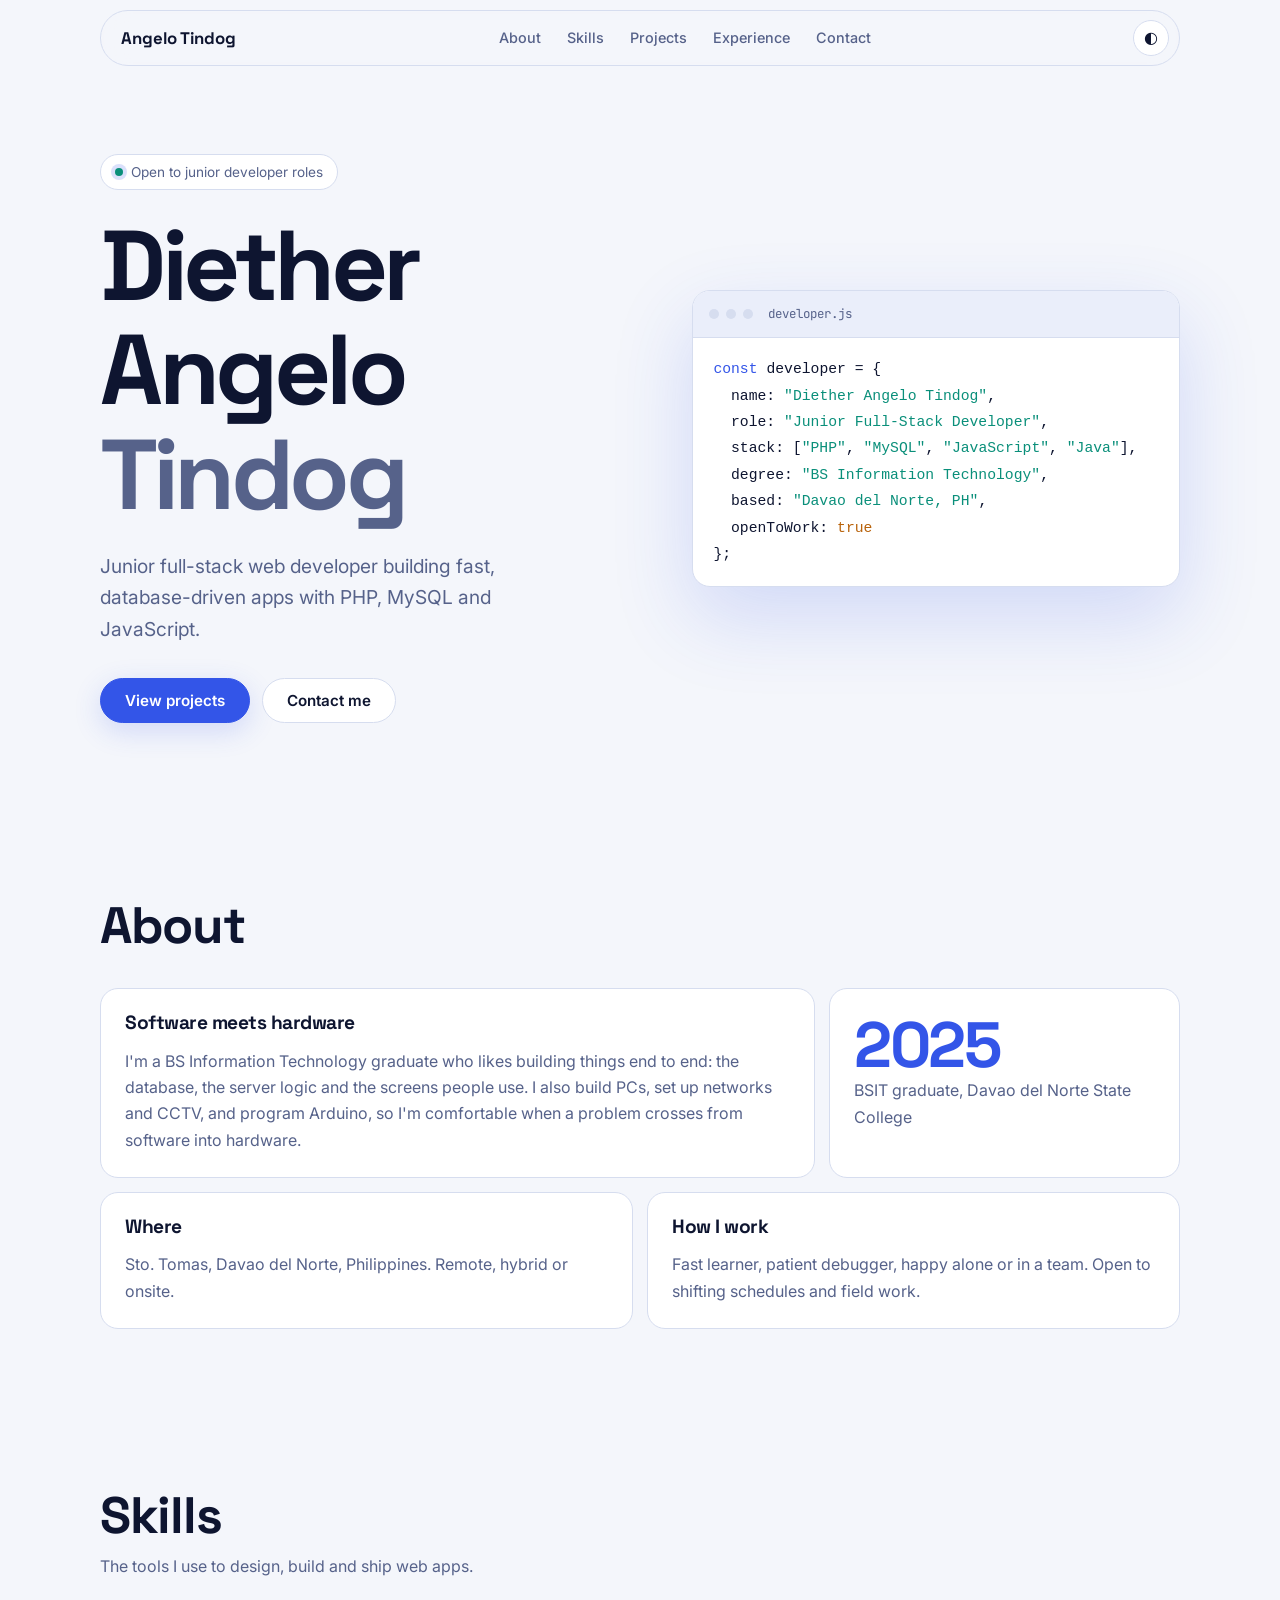
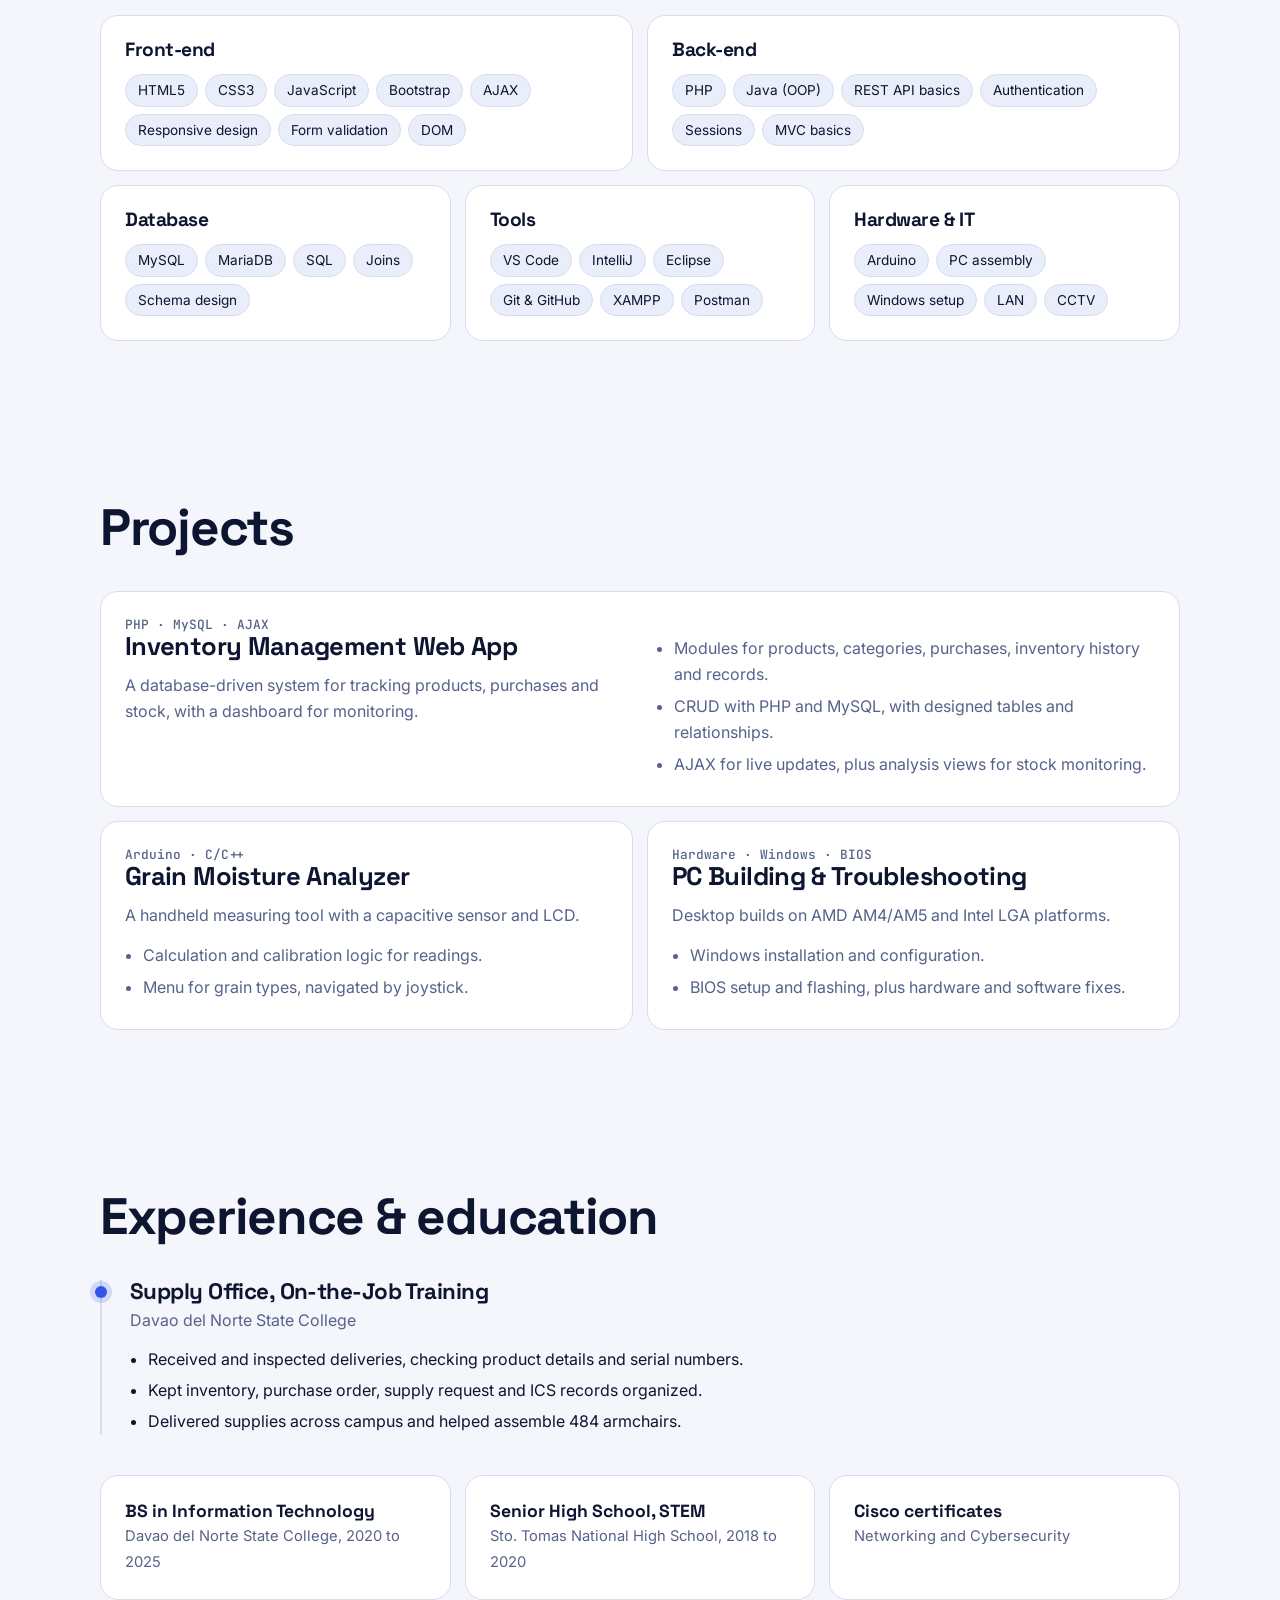
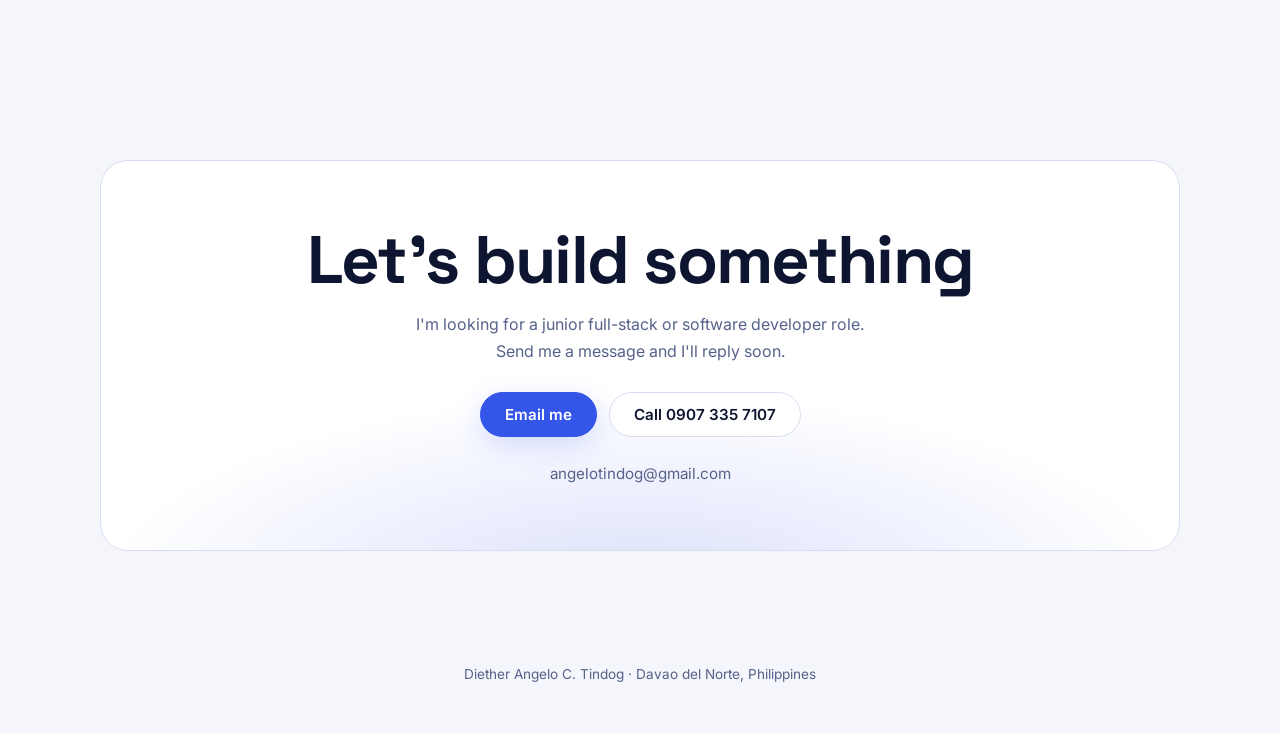
==== index.html @ b0d81c08 "Add files via upload" ====
<!DOCTYPE html>
<html lang="en">
<head>
<meta charset="utf-8">
<meta name="viewport" content="width=device-width, initial-scale=1, viewport-fit=cover">
<title>Angelo Tindog | Junior Full-Stack Web Developer</title>
<link rel="stylesheet" href="https://fonts.googleapis.com/css2?family=Space+Grotesk:wght@500;700&family=Inter:wght@400;500;600&family=JetBrains+Mono:wght@400;500&display=swap">
<link rel="stylesheet" href="css/style.css">
</head>
<body>
<nav>
  <div class="bar">
    <a class="logo" href="#top">Angelo Tindog</a>
    <div class="links"><a href="#about">About</a><a href="#skills">Skills</a><a href="#projects">Projects</a><a href="#experience">Experience</a><a href="#contact">Contact</a></div>
    <button class="tbtn" id="theme" type="button" aria-label="Toggle light or dark theme">◐</button>
  </div>
</nav>

<header class="hero" id="top">
  <div class="w">
    <div>
      <div class="pill"><span class="dot"></span>Open to junior developer roles</div>
      <h1>Diether Angelo <span>Tindog</span></h1>
      <p class="lead">Junior full-stack web developer building fast, database-driven apps with PHP, MySQL and JavaScript.</p>
      <div class="cta"><a class="btn p" href="#projects">View projects</a><a class="btn" href="#contact">Contact me</a></div>
    </div>
    <div class="code" aria-label="Summary of Angelo as a code snippet">
      <header><i></i><i></i><i></i><em>developer.js</em></header>
<pre><div style="animation-delay:.2s"><span class="k">const</span> developer = {</div><div style="animation-delay:.45s">  name: <span class="s">"Diether Angelo Tindog"</span>,</div><div style="animation-delay:.7s">  role: <span class="s">"Junior Full-Stack Developer"</span>,</div><div style="animation-delay:.95s">  stack: [<span class="s">"PHP"</span>, <span class="s">"MySQL"</span>, <span class="s">"JavaScript"</span>, <span class="s">"Java"</span>],</div><div style="animation-delay:1.2s">  degree: <span class="s">"BS Information Technology"</span>,</div><div style="animation-delay:1.45s">  based: <span class="s">"Davao del Norte, PH"</span>,</div><div style="animation-delay:1.7s">  openToWork: <span class="n">true</span></div><div style="animation-delay:1.95s">};</div></pre>
    </div>
  </div>
</header>

<main>
<section class="sec" id="about">
  <div class="w">
    <div class="head"><h2>About</h2></div>
    <div class="bento">
      <div class="cell c4"><h3>Software meets hardware</h3><p>I'm a BS Information Technology graduate who likes building things end to end: the database, the server logic and the screens people use. I also build PCs, set up networks and CCTV, and program Arduino, so I'm comfortable when a problem crosses from software into hardware.</p></div>
      <div class="cell c2"><div class="big">2025</div><p>BSIT graduate, Davao del Norte State College</p></div>
      <div class="cell c3"><h3>Where</h3><p>Sto. Tomas, Davao del Norte, Philippines. Remote, hybrid or onsite.</p></div>
      <div class="cell c3"><h3>How I work</h3><p>Fast learner, patient debugger, happy alone or in a team. Open to shifting schedules and field work.</p></div>
    </div>
  </div>
</section>

<section class="sec" id="skills">
  <div class="w">
    <div class="head"><h2>Skills</h2><p>The tools I use to design, build and ship web apps.</p></div>
    <div class="bento">
      <div class="cell c3"><h3>Front-end</h3><ul class="chips"><li>HTML5</li><li>CSS3</li><li>JavaScript</li><li>Bootstrap</li><li>AJAX</li><li>Responsive design</li><li>Form validation</li><li>DOM</li></ul></div>
      <div class="cell c3"><h3>Back-end</h3><ul class="chips"><li>PHP</li><li>Java (OOP)</li><li>REST API basics</li><li>Authentication</li><li>Sessions</li><li>MVC basics</li></ul></div>
      <div class="cell c2"><h3>Database</h3><ul class="chips"><li>MySQL</li><li>MariaDB</li><li>SQL</li><li>Joins</li><li>Schema design</li></ul></div>
      <div class="cell c2"><h3>Tools</h3><ul class="chips"><li>VS Code</li><li>IntelliJ</li><li>Eclipse</li><li>Git &amp; GitHub</li><li>XAMPP</li><li>Postman</li></ul></div>
      <div class="cell c2"><h3>Hardware &amp; IT</h3><ul class="chips"><li>Arduino</li><li>PC assembly</li><li>Windows setup</li><li>LAN</li><li>CCTV</li></ul></div>
    </div>
  </div>
</section>

<section class="sec" id="projects">
  <div class="w">
    <div class="head"><h2>Projects</h2></div>
    <div class="bento">
      <article class="cell proj wide"><div class="in">
        <div><p class="tag">PHP · MySQL · AJAX</p><h3>Inventory Management Web App</h3><p>A database-driven system for tracking products, purchases and stock, with a dashboard for monitoring.</p></div>
        <ul><li>Modules for products, categories, purchases, inventory history and records.</li><li>CRUD with PHP and MySQL, with designed tables and relationships.</li><li>AJAX for live updates, plus analysis views for stock monitoring.</li></ul>
      </div></article>
      <article class="cell proj"><p class="tag">Arduino · C/C++</p><h3>Grain Moisture Analyzer</h3><p>A handheld measuring tool with a capacitive sensor and LCD.</p><ul><li>Calculation and calibration logic for readings.</li><li>Menu for grain types, navigated by joystick.</li></ul></article>
      <article class="cell proj"><p class="tag">Hardware · Windows · BIOS</p><h3>PC Building &amp; Troubleshooting</h3><p>Desktop builds on AMD AM4/AM5 and Intel LGA platforms.</p><ul><li>Windows installation and configuration.</li><li>BIOS setup and flashing, plus hardware and software fixes.</li></ul></article>
    </div>
  </div>
</section>

<section class="sec" id="experience">
  <div class="w">
    <div class="head"><h2>Experience &amp; education</h2></div>
    <div class="tl">
      <h3>Supply Office, On-the-Job Training</h3>
      <p class="m">Davao del Norte State College</p>
      <ul><li>Received and inspected deliveries, checking product details and serial numbers.</li><li>Kept inventory, purchase order, supply request and ICS records organized.</li><li>Delivered supplies across campus and helped assemble 484 armchairs.</li></ul>
    </div>
    <div class="bento edu" style="margin-top:40px">
      <div class="cell c2"><b>BS in Information Technology</b><span>Davao del Norte State College, 2020 to 2025</span></div>
      <div class="cell c2"><b>Senior High School, STEM</b><span>Sto. Tomas National High School, 2018 to 2020</span></div>
      <div class="cell c2"><b>Cisco certificates</b><span>Networking and Cybersecurity</span></div>
    </div>
  </div>
</section>

<section class="sec" id="contact">
  <div class="w">
    <div class="contact">
      <h2>Let's build something</h2>
      <p>I'm looking for a junior full-stack or software developer role. Send me a message and I'll reply soon.</p>
      <div class="cta"><a class="btn p" href="mailto:angelotindog@gmail.com">Email me</a><a class="btn" href="tel:09073357107">Call 0907 335 7107</a></div>
      <span class="mail">angelotindog@gmail.com</span>
    </div>
  </div>
</section>
</main>

<footer>Diether Angelo C. Tindog · Davao del Norte, Philippines</footer>

<script src="js/main.js"></script>
</body>
</html>
---- css/style.css ----
/* Portfolio styles: colors, layout and components. Edit the :root variables to change the theme. */
:root{--bg:#f4f6fb;--panel:#fff;--panel2:#eaeefa;--line:#d6ddef;--ink:#0e1530;--muted:#56628a;--a:#3355e8;--a2:#0a8f7a;--warm:#b8620a;--on:#fff;--glow:rgba(51,85,232,.18);--nav:rgba(244,246,251,.82);
box-sizing:border-box;padding-top:env(safe-area-inset-top,0px);padding-bottom:env(safe-area-inset-bottom,0px)}
@media (prefers-color-scheme:dark){:root:not([data-theme="light"]){--bg:#090e1c;--panel:#111a30;--panel2:#18233f;--line:#232f52;--ink:#e8edfc;--muted:#93a0c4;--a:#7b97ff;--a2:#4fe0c4;--warm:#ffb457;--on:#090e1c;--glow:rgba(123,151,255,.22);--nav:rgba(9,14,28,.78)}}
:root[data-theme="dark"]{--bg:#090e1c;--panel:#111a30;--panel2:#18233f;--line:#232f52;--ink:#e8edfc;--muted:#93a0c4;--a:#7b97ff;--a2:#4fe0c4;--warm:#ffb457;--on:#090e1c;--glow:rgba(123,151,255,.22);--nav:rgba(9,14,28,.78)}
html{scroll-behavior:smooth;scroll-padding-top:calc(84px + env(safe-area-inset-top,0px))}
*,*:before,*:after{box-sizing:border-box}
body{margin:0;background:var(--bg);color:var(--ink);font:400 16px/1.65 Inter,system-ui,sans-serif;-webkit-font-smoothing:antialiased}
a{color:var(--a)}
a:focus-visible,button:focus-visible{outline:3px solid var(--warm);outline-offset:3px}
h1,h2,h3{font-family:"Space Grotesk",system-ui,sans-serif;line-height:1.05;margin:0;letter-spacing:-.025em}
.w{max-width:1120px;margin:0 auto;padding:0 20px}
nav{position:sticky;top:calc(10px + env(safe-area-inset-top,0px));z-index:10;margin:10px auto 0;max-width:1080px;width:calc(100% - 24px)}
.bar{display:flex;align-items:center;justify-content:space-between;gap:10px;background:var(--nav);backdrop-filter:blur(14px);-webkit-backdrop-filter:blur(14px);border:1px solid var(--line);border-radius:999px;padding:8px 10px 8px 20px}
.logo{font:700 1.05rem "Space Grotesk",sans-serif;color:var(--ink);text-decoration:none;white-space:nowrap}
.links{display:flex;gap:2px;overflow-x:auto;scrollbar-width:none}
.links a{color:var(--muted);text-decoration:none;font-size:.9rem;font-weight:500;padding:7px 12px;border-radius:999px;white-space:nowrap;transition:background .2s,color .2s}
.links a:hover{background:var(--panel2);color:var(--ink)}
@media (max-width:640px){.logo{display:none}}
.tbtn{border:1px solid var(--line);background:var(--panel);color:var(--ink);border-radius:999px;width:36px;height:36px;font-size:1rem;cursor:pointer;flex:none}
.btn{display:inline-block;font:600 .95rem Inter,sans-serif;border:1px solid var(--line);background:var(--panel);color:var(--ink);border-radius:999px;padding:12px 24px;cursor:pointer;text-decoration:none;transition:transform .2s,box-shadow .2s}
.btn:hover{transform:translateY(-2px)}
.btn.p{background:var(--a);border-color:var(--a);color:var(--on);box-shadow:0 8px 28px var(--glow)}
.hero{padding:88px 0 96px;position:relative}
.hero .w{display:grid;grid-template-columns:1.1fr 1fr;gap:56px;align-items:center}
@media (max-width:860px){.hero .w{grid-template-columns:1fr;gap:40px}.hero{padding:56px 0 56px}}
.pill{display:inline-flex;align-items:center;gap:8px;border:1px solid var(--line);background:var(--panel);border-radius:999px;padding:6px 14px;font-size:.85rem;color:var(--muted);margin-bottom:24px}
.dot{width:8px;height:8px;border-radius:50%;background:var(--a2);box-shadow:0 0 0 4px var(--glow)}
h1{font-size:clamp(3rem,8.5vw,6.2rem);font-weight:700;letter-spacing:-.045em}
h1 span{color:var(--muted)}
.lead{font-size:1.2rem;color:var(--muted);max-width:38ch;margin:24px 0 32px}
.cta{display:flex;flex-wrap:wrap;gap:12px}
.code{position:relative;background:var(--panel);border:1px solid var(--line);border-radius:18px;box-shadow:0 30px 80px var(--glow);font:400 .92rem/1.8 "JetBrains Mono",ui-monospace,monospace;overflow:hidden}
.code header{display:flex;gap:7px;align-items:center;padding:12px 16px;border-bottom:1px solid var(--line);background:var(--panel2);color:var(--muted);font-size:.78rem}
.code header i{width:10px;height:10px;border-radius:50%;background:var(--line);display:block}
.code header em{margin-left:8px;font-style:normal}
.code pre{margin:0;padding:18px 20px;overflow-x:auto;white-space:pre}
.code pre div{opacity:0;animation:in .5s forwards}
@keyframes in{from{opacity:0;transform:translateX(-8px)}to{opacity:1;transform:none}}
.k{color:var(--a)}.s{color:var(--a2)}.n{color:var(--warm)}.c{color:var(--muted)}
section.sec{padding:80px 0}
.head{margin-bottom:36px}
.head h2{font-size:clamp(2rem,4.5vw,3.2rem)}
.head p{color:var(--muted);margin:10px 0 0;max-width:52ch}
.bento{display:grid;grid-template-columns:repeat(6,1fr);gap:14px}
.cell{background:var(--panel);border:1px solid var(--line);border-radius:18px;padding:24px;transition:border-color .2s,transform .2s}
.cell:hover{border-color:var(--a);transform:translateY(-3px)}
.cell h3{font-size:1.2rem;margin-bottom:14px}
.c2{grid-column:span 2}.c3{grid-column:span 3}.c4{grid-column:span 4}.c6{grid-column:span 6}
@media (max-width:860px){.c2,.c3,.c4{grid-column:span 6}}
.big{font:700 clamp(2.6rem,6vw,4rem) "Space Grotesk",sans-serif;letter-spacing:-.04em;line-height:1;color:var(--a)}
.cell p{margin:0;color:var(--muted)}
.chips{display:flex;flex-wrap:wrap;gap:7px;list-style:none;margin:0;padding:0}
.chips li{font-size:.85rem;background:var(--panel2);border:1px solid var(--line);border-radius:999px;padding:4px 12px}
.proj{grid-column:span 3}
.proj.wide{grid-column:span 6}
@media (max-width:860px){.proj{grid-column:span 6}}
.tag{font:500 .8rem "JetBrains Mono",monospace;color:var(--a2);margin:0 0 12px}
.proj h3{font-size:1.6rem;margin-bottom:12px}
.proj ul{margin:14px 0 0;padding-left:1.1em;color:var(--muted)}
.proj li{margin:5px 0}
.wide .in{display:grid;grid-template-columns:1fr 1fr;gap:32px}
@media (max-width:860px){.wide .in{grid-template-columns:1fr;gap:0}}
.tl{position:relative;padding-left:28px;border-left:2px solid var(--line);max-width:72ch}
.tl:before{content:"";position:absolute;left:-7px;top:6px;width:12px;height:12px;border-radius:50%;background:var(--a);box-shadow:0 0 0 5px var(--glow)}
.tl h3{font-size:1.4rem}
.tl .m{color:var(--muted);margin:4px 0 12px}
.tl ul{margin:0;padding-left:1.1em}
.tl li{margin:5px 0}
.edu b{display:block;font:700 1.1rem "Space Grotesk",sans-serif}
.edu span{color:var(--muted);font-size:.92rem}
.contact{position:relative;border:1px solid var(--line);background:var(--panel);border-radius:28px;padding:64px 32px;text-align:center;overflow:hidden}
.contact:before{content:"";position:absolute;inset:auto 0 -60% 0;height:100%;background:radial-gradient(closest-side,var(--glow),transparent);pointer-events:none}
.contact>*{position:relative}
.contact h2{font-size:clamp(2.2rem,6vw,4.2rem);margin-bottom:16px}
.contact p{color:var(--muted);max-width:46ch;margin:0 auto 28px}
.contact .cta{justify-content:center}
.mail{display:block;margin-top:24px;color:var(--muted);font-size:.95rem}
footer{padding:32px 0 48px;color:var(--muted);font-size:.85rem;text-align:center}
@media (prefers-reduced-motion:reduce){html{scroll-behavior:auto}.code pre div{animation:none;opacity:1}.btn,.cell{transition:none}}
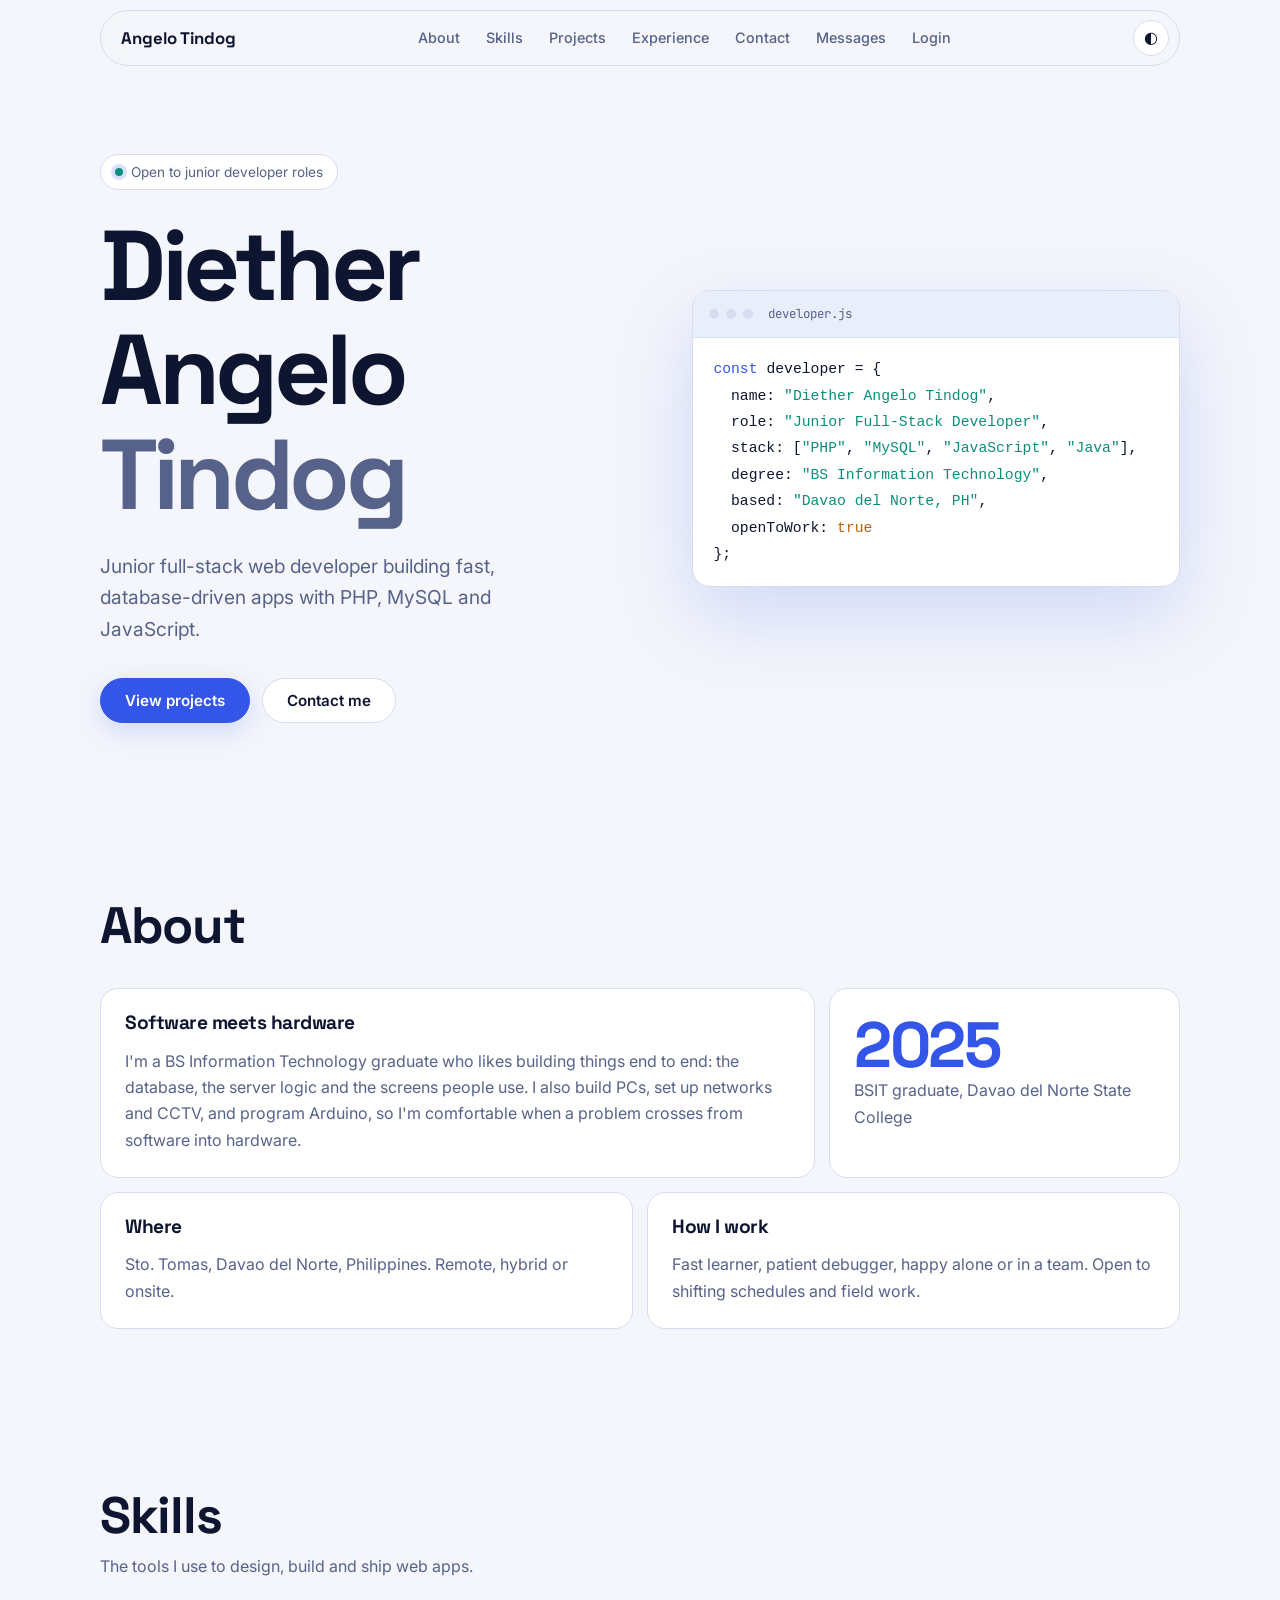
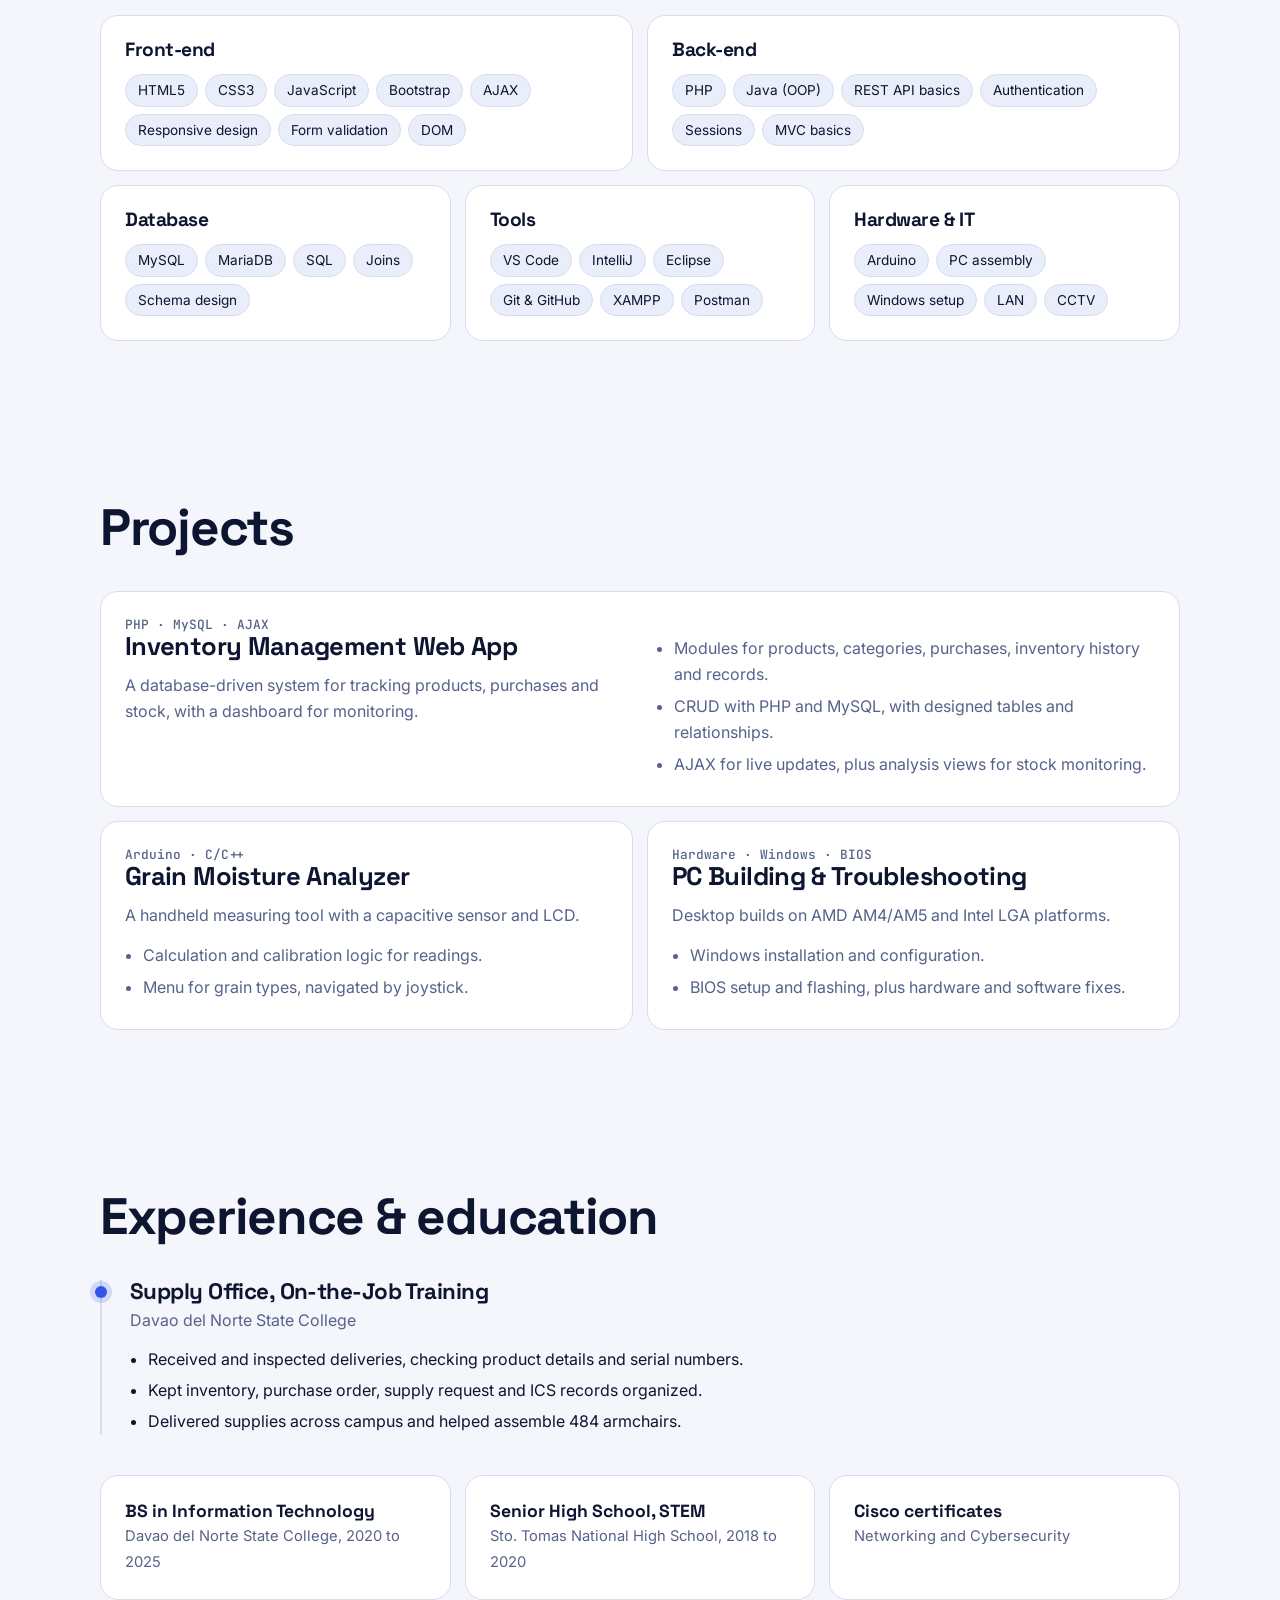
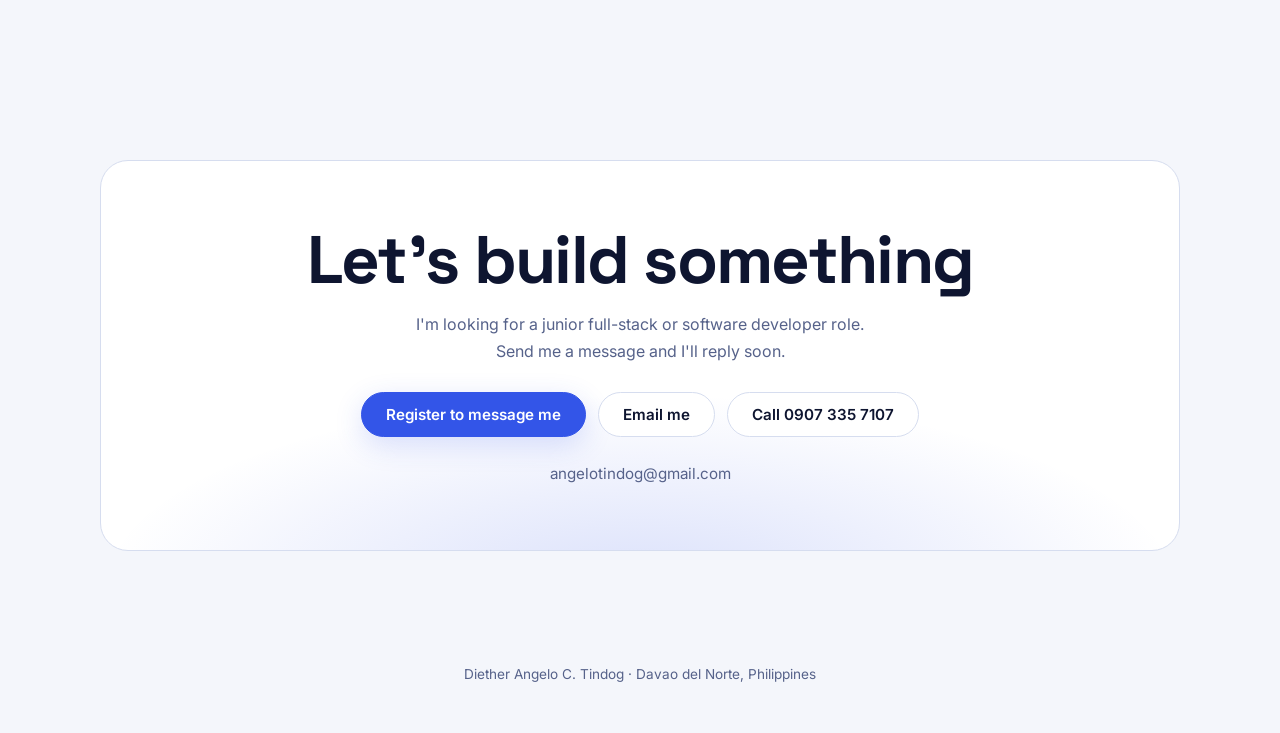
==== commit b376cf9d: "Add files via upload" ====
--- a/index.html
+++ b/index.html
@@ -11,7 +11,7 @@
 <nav>
   <div class="bar">
     <a class="logo" href="#top">Angelo Tindog</a>
-    <div class="links"><a href="#about">About</a><a href="#skills">Skills</a><a href="#projects">Projects</a><a href="#experience">Experience</a><a href="#contact">Contact</a></div>
+    <div class="links"><a href="#about">About</a><a href="#skills">Skills</a><a href="#projects">Projects</a><a href="#experience">Experience</a><a href="#contact">Contact</a><a href="messages.php">Messages</a><a href="login.php">Login</a></div>
     <button class="tbtn" id="theme" type="button" aria-label="Toggle light or dark theme">◐</button>
   </div>
 </nav>
@@ -92,7 +92,7 @@
     <div class="contact">
       <h2>Let's build something</h2>
       <p>I'm looking for a junior full-stack or software developer role. Send me a message and I'll reply soon.</p>
-      <div class="cta"><a class="btn p" href="mailto:angelotindog@gmail.com">Email me</a><a class="btn" href="tel:09073357107">Call 0907 335 7107</a></div>
+      <div class="cta"><a class="btn p" href="register.php">Register to message me</a><a class="btn" href="mailto:angelotindog@gmail.com">Email me</a><a class="btn" href="tel:09073357107">Call 0907 335 7107</a></div>
       <span class="mail">angelotindog@gmail.com</span>
     </div>
   </div>
--- a/css/style.css
+++ b/css/style.css
@@ -78,3 +78,21 @@
 .mail{display:block;margin-top:24px;color:var(--muted);font-size:.95rem}
 footer{padding:32px 0 48px;color:var(--muted);font-size:.85rem;text-align:center}
 @media (prefers-reduced-motion:reduce){html{scroll-behavior:auto}.code pre div{animation:none;opacity:1}.btn,.cell{transition:none}}
+
+/* Messages, register and login pages */
+.page{max-width:760px;margin:0 auto;padding:56px 20px 80px}
+.page h1{font-size:clamp(2rem,5vw,3rem);margin-bottom:8px}
+.page h2{font-size:1.6rem;margin:40px 0 16px}
+.muted{color:var(--muted)}
+.form{display:grid;gap:16px;margin:24px 0}
+.form label{display:grid;gap:6px;font-weight:500;font-size:.95rem}
+.form input,.form textarea{font:inherit;color:var(--ink);background:var(--panel);border:1px solid var(--line);border-radius:12px;padding:12px 14px}
+.form input:focus,.form textarea:focus{outline:3px solid var(--glow);border-color:var(--a)}
+.form .btn{justify-self:start}
+.alert{background:var(--panel2);border-left:4px solid var(--warm);border-radius:8px;padding:10px 14px;margin:12px 0}
+.msg{background:var(--panel);border:1px solid var(--line);border-radius:18px;padding:20px 24px;margin-bottom:14px}
+.msg h3{font-size:1.25rem}
+.msg p{margin:6px 0}
+.row{display:flex;flex-wrap:wrap;gap:10px;margin-top:12px}
+.row form{margin:0}
+.btn.danger{border-color:var(--warm);color:var(--warm)}
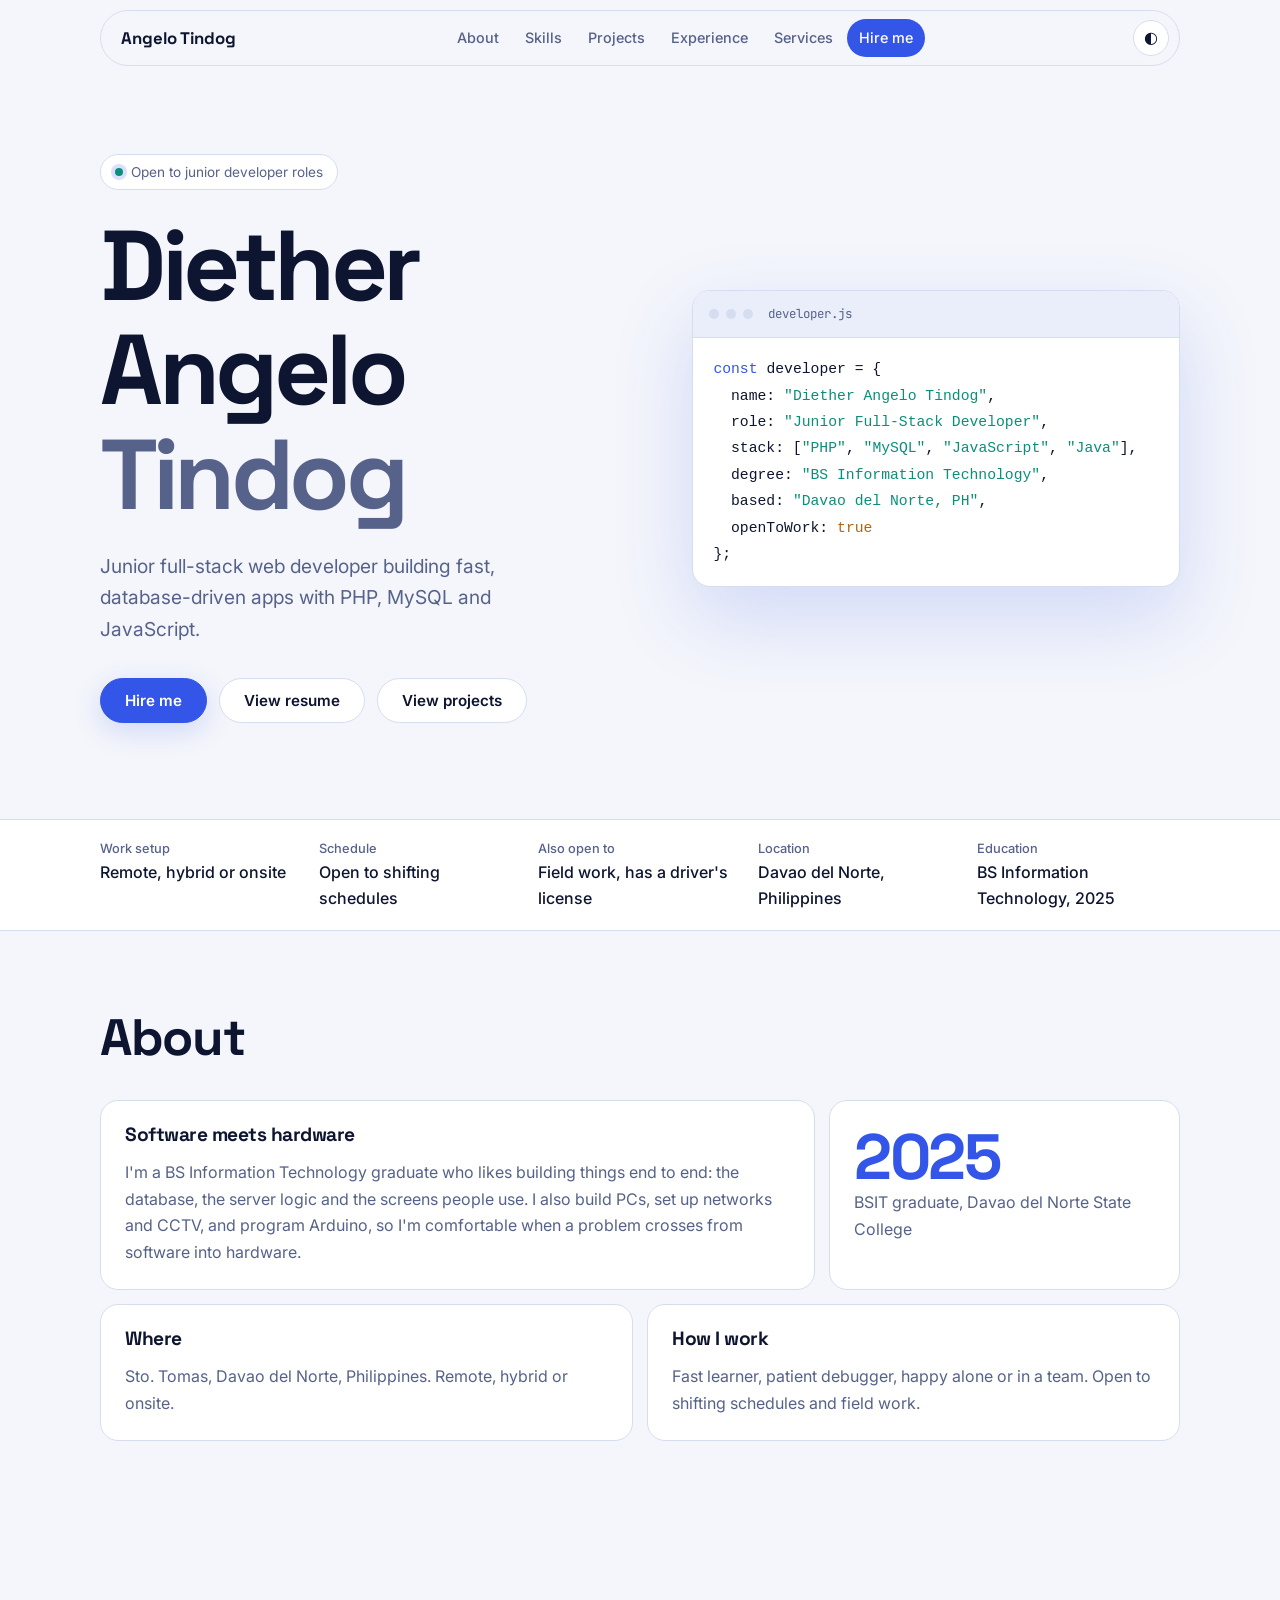
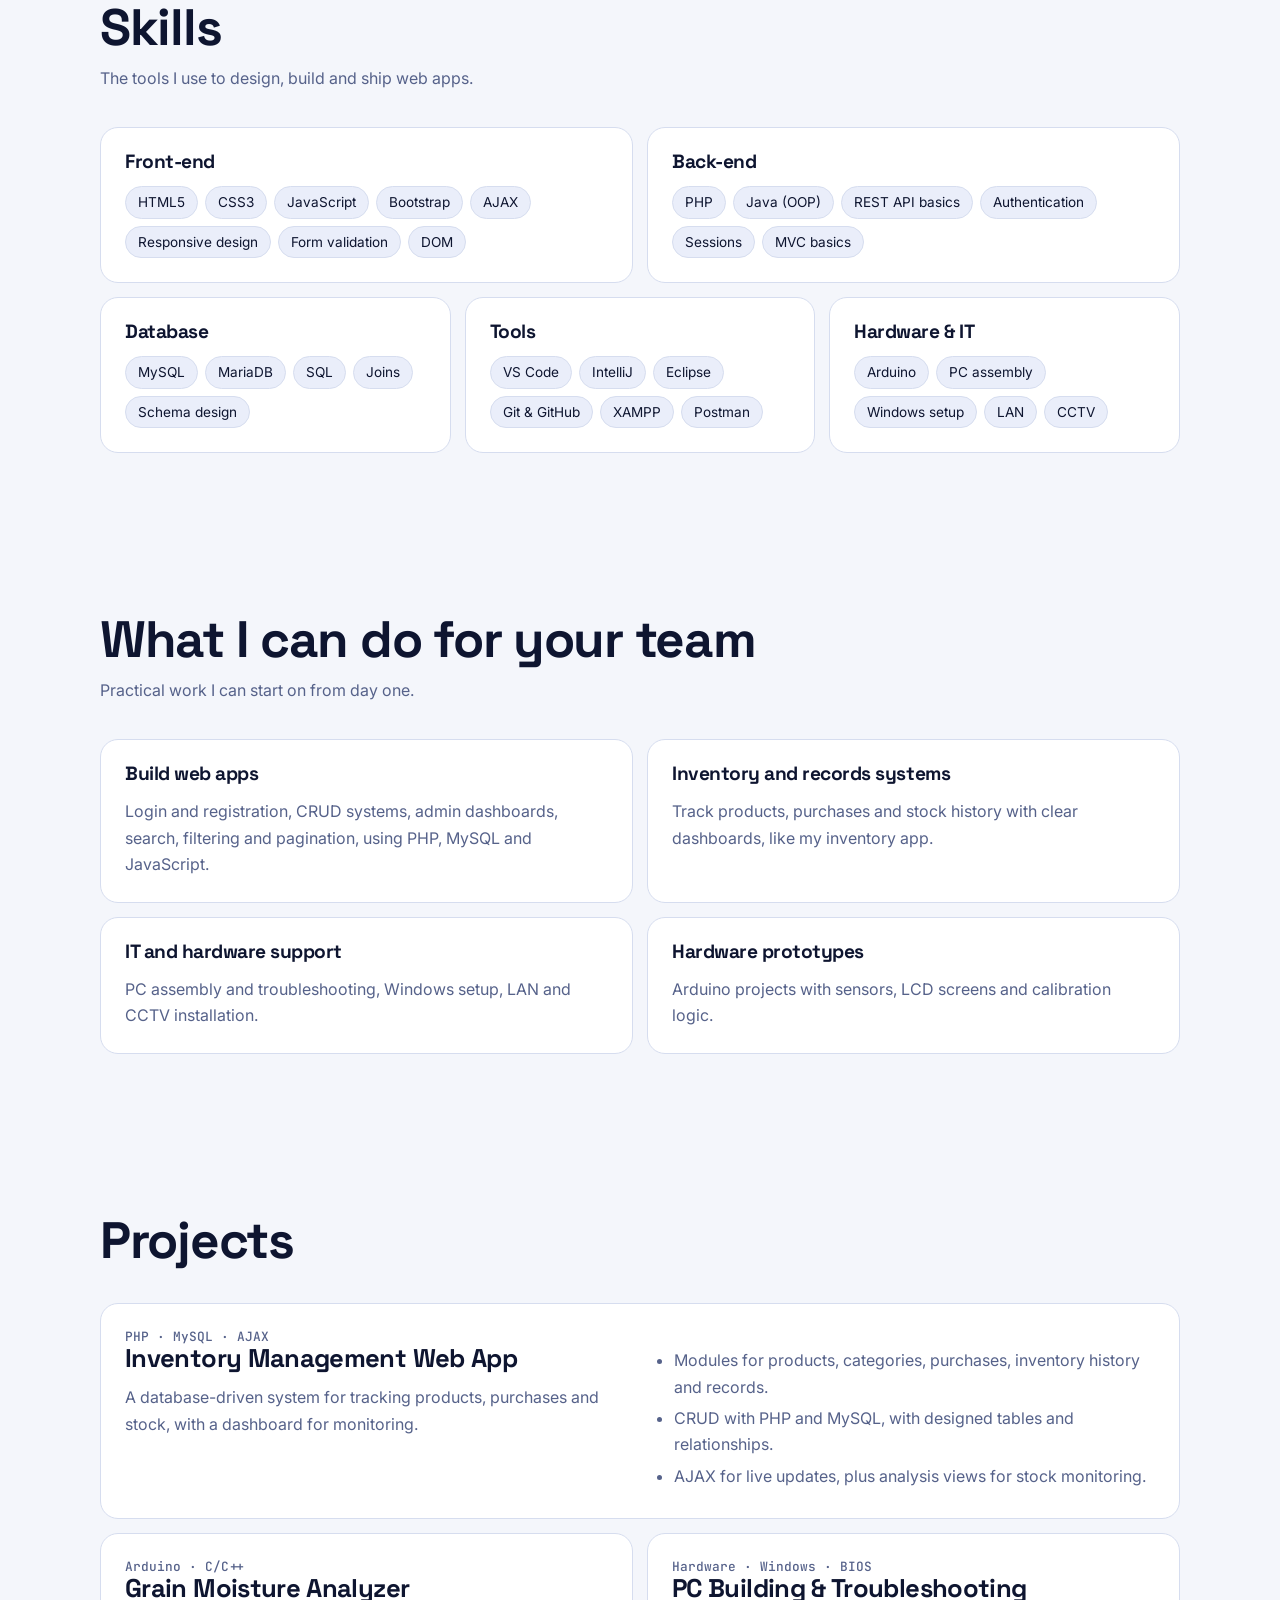
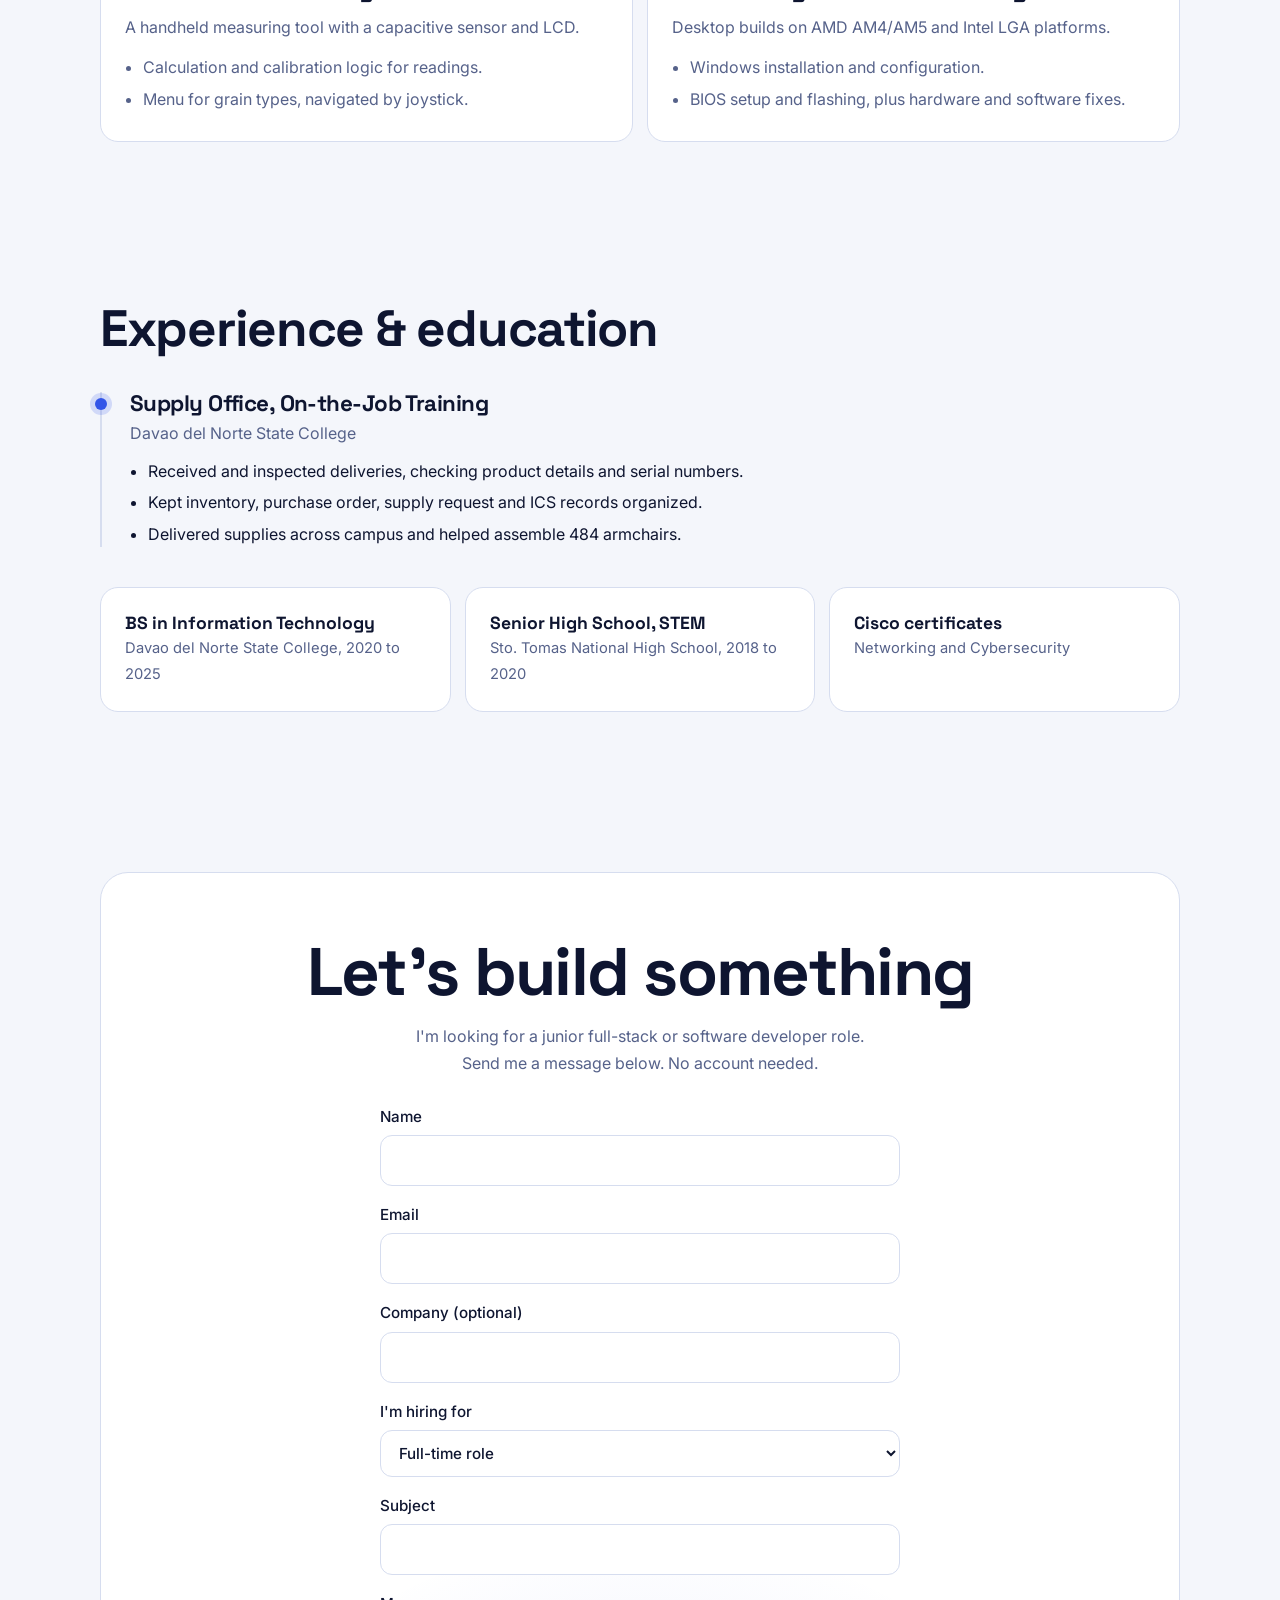
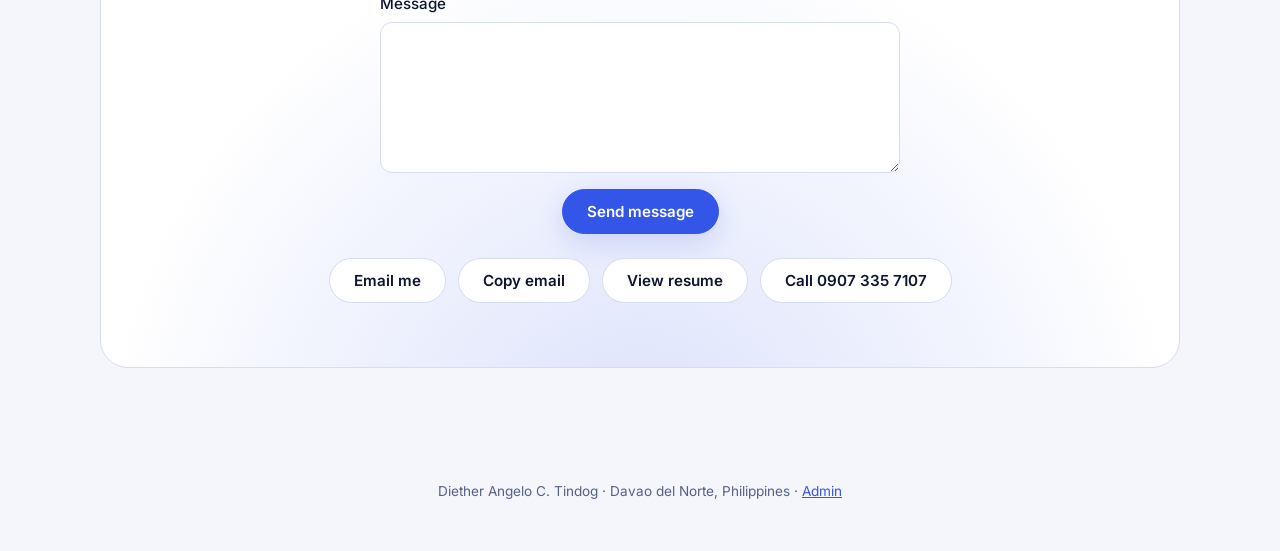
==== commit 49769811: "Add files via upload" ====
--- a/index.html
+++ b/index.html
@@ -11,7 +11,7 @@
 <nav>
   <div class="bar">
     <a class="logo" href="#top">Angelo Tindog</a>
-    <div class="links"><a href="#about">About</a><a href="#skills">Skills</a><a href="#projects">Projects</a><a href="#experience">Experience</a><a href="#contact">Contact</a><a href="messages.php">Messages</a><a href="login.php">Login</a></div>
+    <div class="links"><a href="#about">About</a><a href="#skills">Skills</a><a href="#projects">Projects</a><a href="#experience">Experience</a><a href="#services">Services</a><a class="hirelink" href="#contact">Hire me</a></div>
     <button class="tbtn" id="theme" type="button" aria-label="Toggle light or dark theme">◐</button>
   </div>
 </nav>
@@ -22,7 +22,7 @@
       <div class="pill"><span class="dot"></span>Open to junior developer roles</div>
       <h1>Diether Angelo <span>Tindog</span></h1>
       <p class="lead">Junior full-stack web developer building fast, database-driven apps with PHP, MySQL and JavaScript.</p>
-      <div class="cta"><a class="btn p" href="#projects">View projects</a><a class="btn" href="#contact">Contact me</a></div>
+      <div class="cta"><a class="btn p" href="#contact">Hire me</a><a class="btn" href="resume.html" target="_blank" rel="noopener">View resume</a><a class="btn" href="#projects">View projects</a></div>
     </div>
     <div class="code" aria-label="Summary of Angelo as a code snippet">
       <header><i></i><i></i><i></i><em>developer.js</em></header>
@@ -30,6 +30,14 @@
     </div>
   </div>
 </header>
+
+<section class="strip" aria-label="Hiring details"><div class="w"><ul>
+  <li><b>Work setup</b>Remote, hybrid or onsite</li>
+  <li><b>Schedule</b>Open to shifting schedules</li>
+  <li><b>Also open to</b>Field work, has a driver's license</li>
+  <li><b>Location</b>Davao del Norte, Philippines</li>
+  <li><b>Education</b>BS Information Technology, 2025</li>
+</ul></div></section>
 
 <main>
 <section class="sec" id="about">
@@ -53,6 +61,18 @@
       <div class="cell c2"><h3>Database</h3><ul class="chips"><li>MySQL</li><li>MariaDB</li><li>SQL</li><li>Joins</li><li>Schema design</li></ul></div>
       <div class="cell c2"><h3>Tools</h3><ul class="chips"><li>VS Code</li><li>IntelliJ</li><li>Eclipse</li><li>Git &amp; GitHub</li><li>XAMPP</li><li>Postman</li></ul></div>
       <div class="cell c2"><h3>Hardware &amp; IT</h3><ul class="chips"><li>Arduino</li><li>PC assembly</li><li>Windows setup</li><li>LAN</li><li>CCTV</li></ul></div>
+    </div>
+  </div>
+</section>
+
+<section class="sec" id="services">
+  <div class="w">
+    <div class="head"><h2>What I can do for your team</h2><p>Practical work I can start on from day one.</p></div>
+    <div class="bento">
+      <div class="cell c3"><h3>Build web apps</h3><p>Login and registration, CRUD systems, admin dashboards, search, filtering and pagination, using PHP, MySQL and JavaScript.</p></div>
+      <div class="cell c3"><h3>Inventory and records systems</h3><p>Track products, purchases and stock history with clear dashboards, like my inventory app.</p></div>
+      <div class="cell c3"><h3>IT and hardware support</h3><p>PC assembly and troubleshooting, Windows setup, LAN and CCTV installation.</p></div>
+      <div class="cell c3"><h3>Hardware prototypes</h3><p>Arduino projects with sensors, LCD screens and calibration logic.</p></div>
     </div>
   </div>
 </section>
@@ -91,16 +111,28 @@
   <div class="w">
     <div class="contact">
       <h2>Let's build something</h2>
-      <p>I'm looking for a junior full-stack or software developer role. Send me a message and I'll reply soon.</p>
-      <div class="cta"><a class="btn p" href="register.php">Register to message me</a><a class="btn" href="mailto:angelotindog@gmail.com">Email me</a><a class="btn" href="tel:09073357107">Call 0907 335 7107</a></div>
-      <span class="mail">angelotindog@gmail.com</span>
+      <p>I'm looking for a junior full-stack or software developer role. Send me a message below. No account needed.</p>
+      <p class="alert" id="status" role="status" hidden></p>
+      <form class="form" id="contactForm">
+        <label>Name<input name="name" maxlength="100" required></label>
+        <label>Email<input type="email" name="email" maxlength="150" required></label>
+        <label>Company (optional)<input name="company" maxlength="150"></label>
+        <label>I'm hiring for<select name="inquiry_type"><option>Full-time role</option><option>Part-time role</option><option>Freelance project</option><option>Internship</option><option>Something else</option></select></label>
+        <label>Subject<input name="subject" maxlength="150" required></label>
+        <label>Message<textarea name="body" rows="5" maxlength="5000" required></textarea></label>
+        <input type="text" name="website" tabindex="-1" autocomplete="off" aria-hidden="true" style="position:absolute;left:-9999px">
+        <button class="btn p" type="submit">Send message</button>
+      </form>
+      <div class="cta"><a class="btn" href="mailto:angelotindog@gmail.com">Email me</a><button class="btn" type="button" id="copy">Copy email</button><a class="btn" href="resume.html" target="_blank" rel="noopener">View resume</a><a class="btn" href="tel:09073357107">Call 0907 335 7107</a></div>
     </div>
   </div>
 </section>
 </main>
 
-<footer>Diether Angelo C. Tindog · Davao del Norte, Philippines</footer>
+<footer>Diether Angelo C. Tindog · Davao del Norte, Philippines · <a href="admin.html">Admin</a></footer>
 
+<script src="js/config.js"></script>
 <script src="js/main.js"></script>
+<script src="js/contact.js"></script>
 </body>
 </html>
--- a/css/style.css
+++ b/css/style.css
@@ -96,3 +96,18 @@
 .row{display:flex;flex-wrap:wrap;gap:10px;margin-top:12px}
 .row form{margin:0}
 .btn.danger{border-color:var(--warm);color:var(--warm)}
+.contact .form{max-width:520px;margin:0 auto 24px;text-align:left}
+.contact .form .btn{justify-self:center}
+.contact .alert{max-width:520px;margin:0 auto 16px;text-align:left}
+.badge{font:600 .72rem Inter,sans-serif;background:var(--a);color:var(--on);border-radius:999px;padding:2px 10px;vertical-align:middle}
+.msg.unread{border-left:5px solid var(--a)}
+
+/* Hiring features */
+.links a.hirelink{background:var(--a);color:var(--on)}
+.links a.hirelink:hover{background:var(--a);color:var(--on);opacity:.9}
+.strip{border-top:1px solid var(--line);border-bottom:1px solid var(--line);background:var(--panel)}
+.strip ul{list-style:none;margin:0;padding:18px 0;display:grid;grid-template-columns:repeat(auto-fit,minmax(170px,1fr));gap:16px}
+.strip b{display:block;font-size:.8rem;font-weight:500;color:var(--muted)}
+.strip li{font-weight:500}
+.form select{font:inherit;color:var(--ink);background:var(--panel);border:1px solid var(--line);border-radius:12px;padding:12px 14px}
+.contact .cta{margin-top:8px}
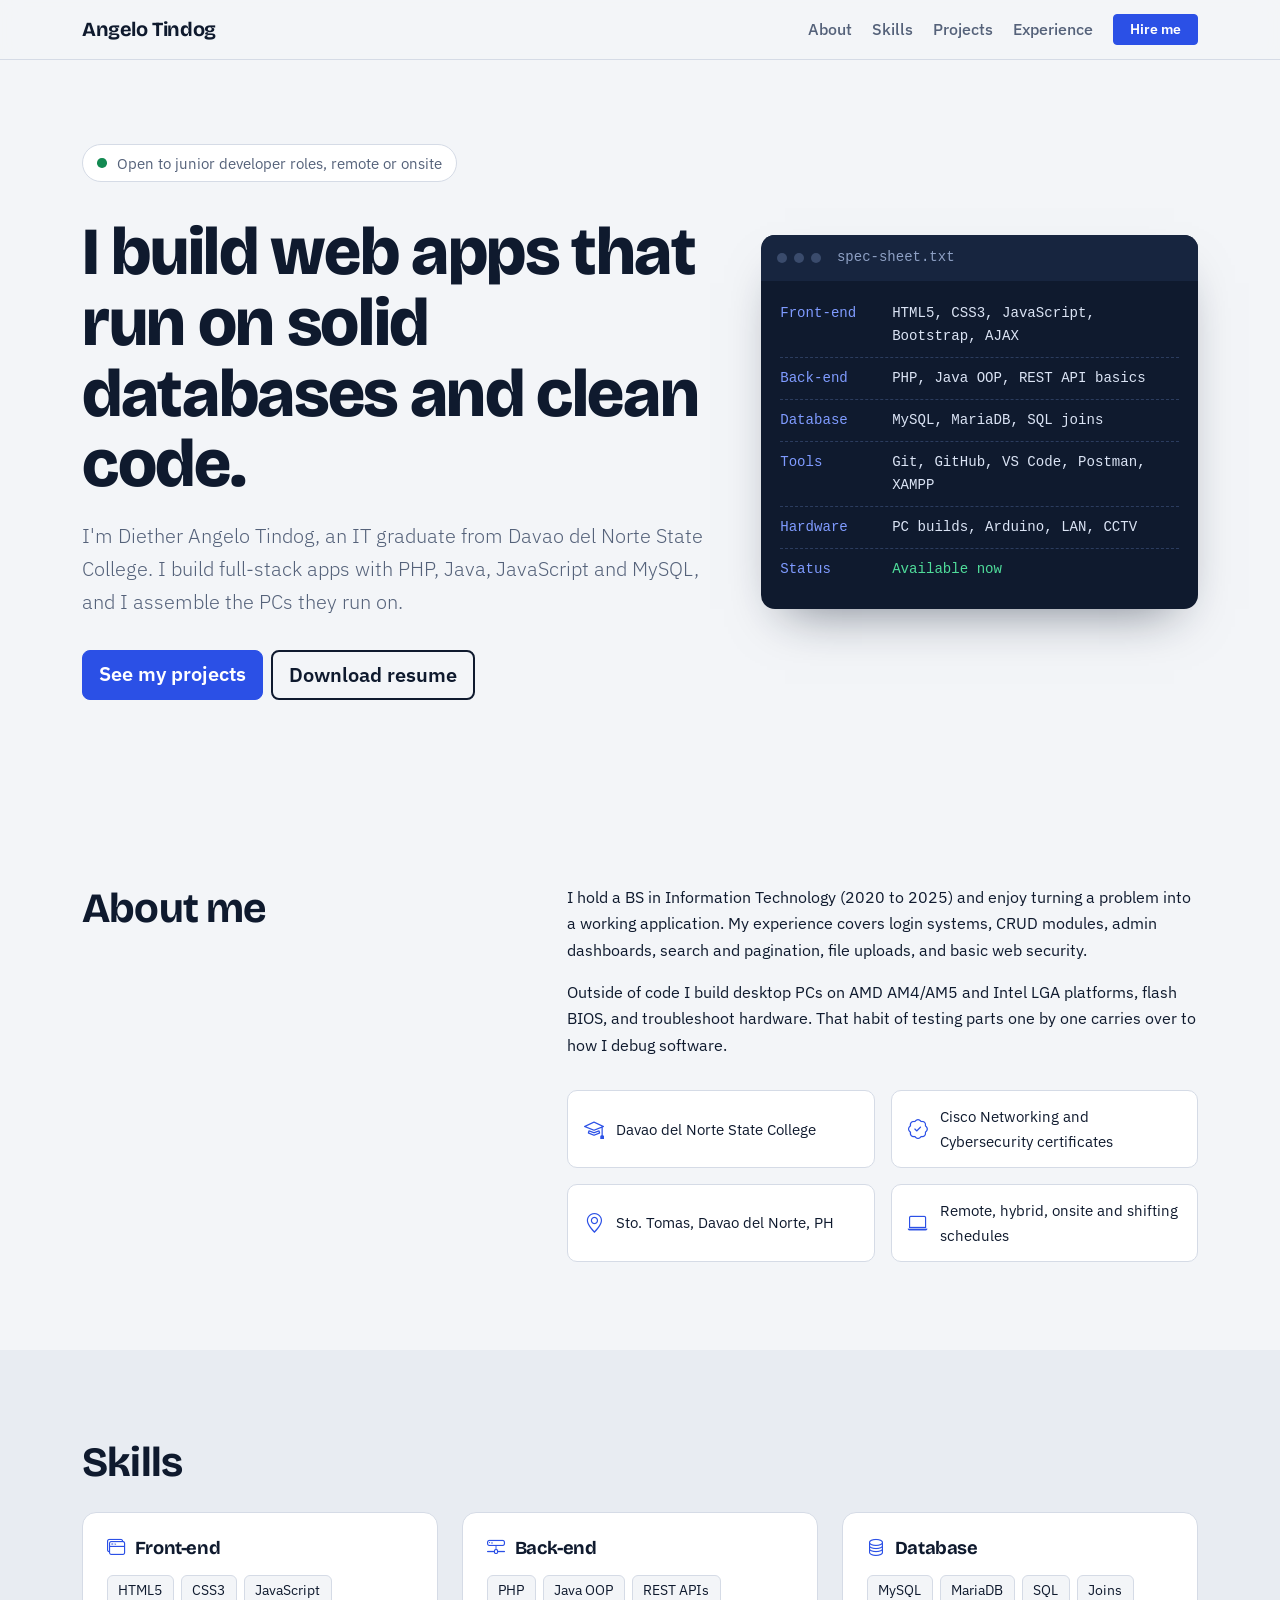
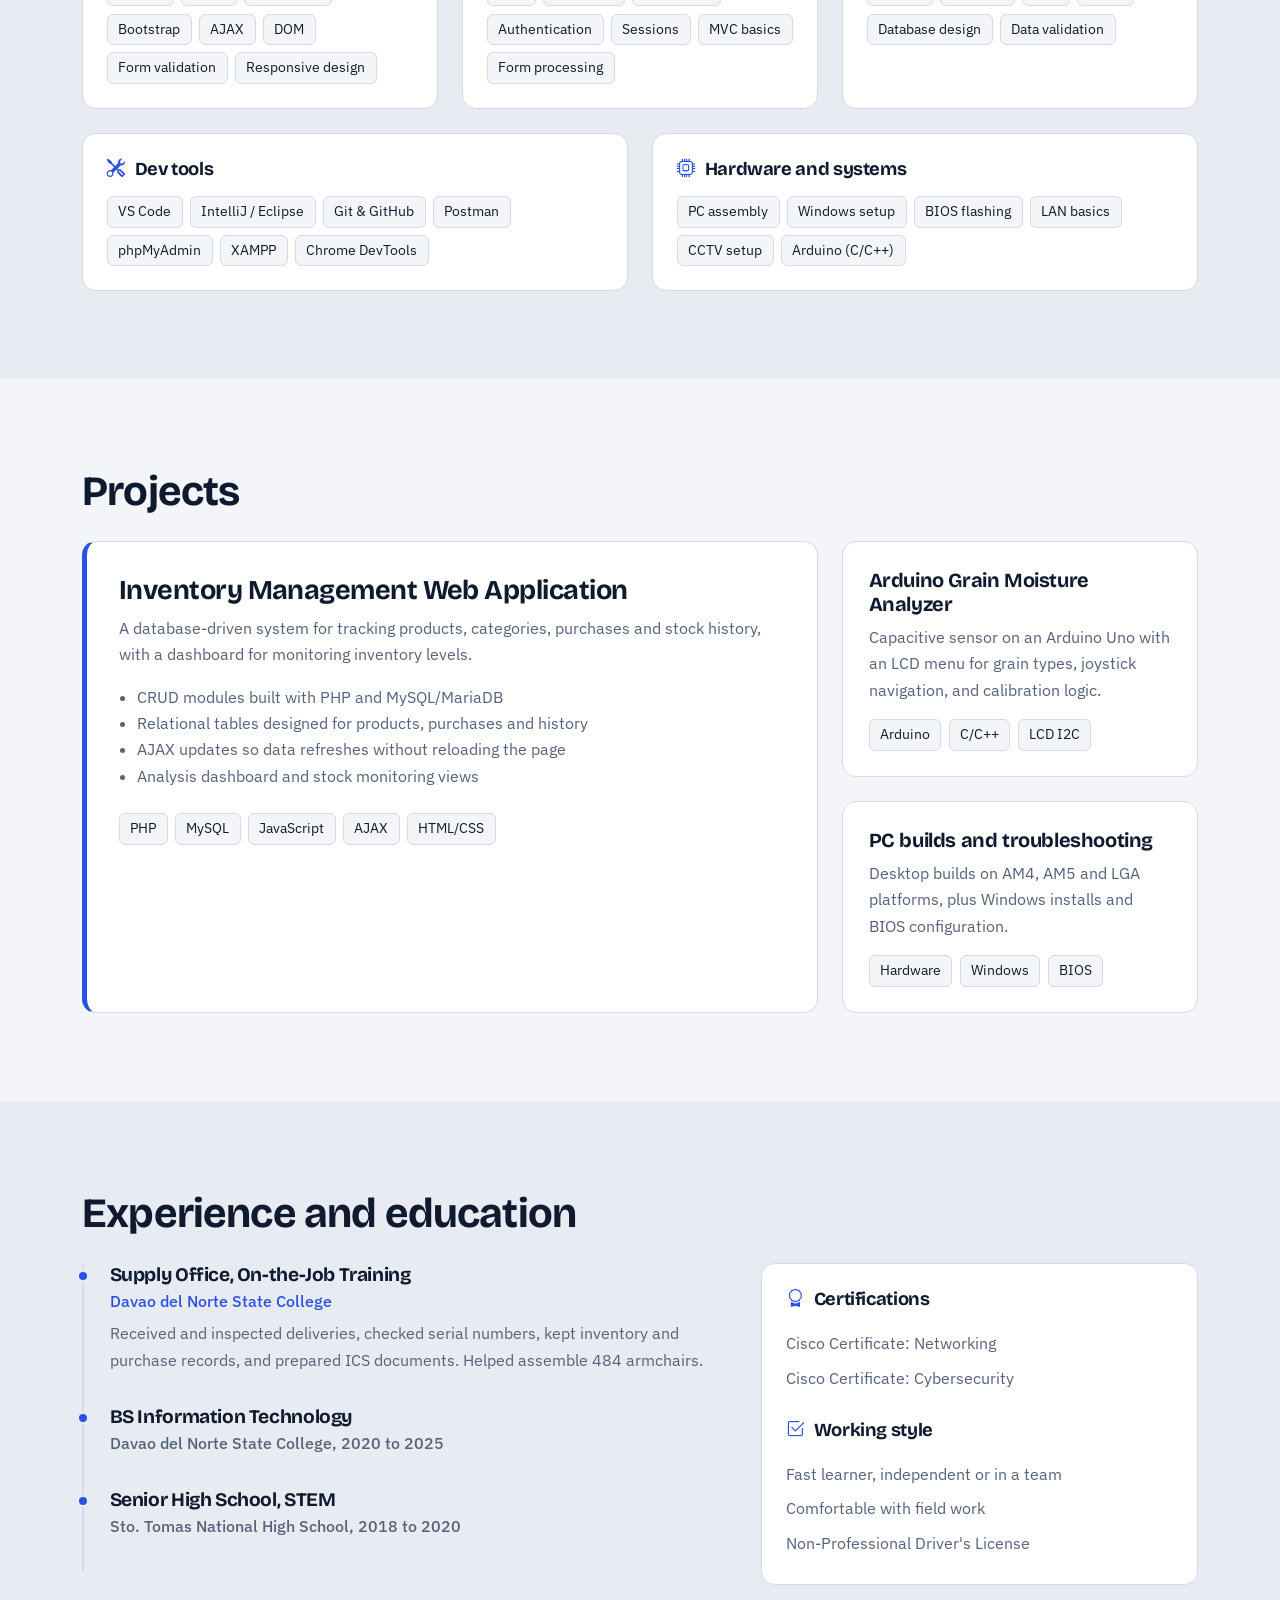
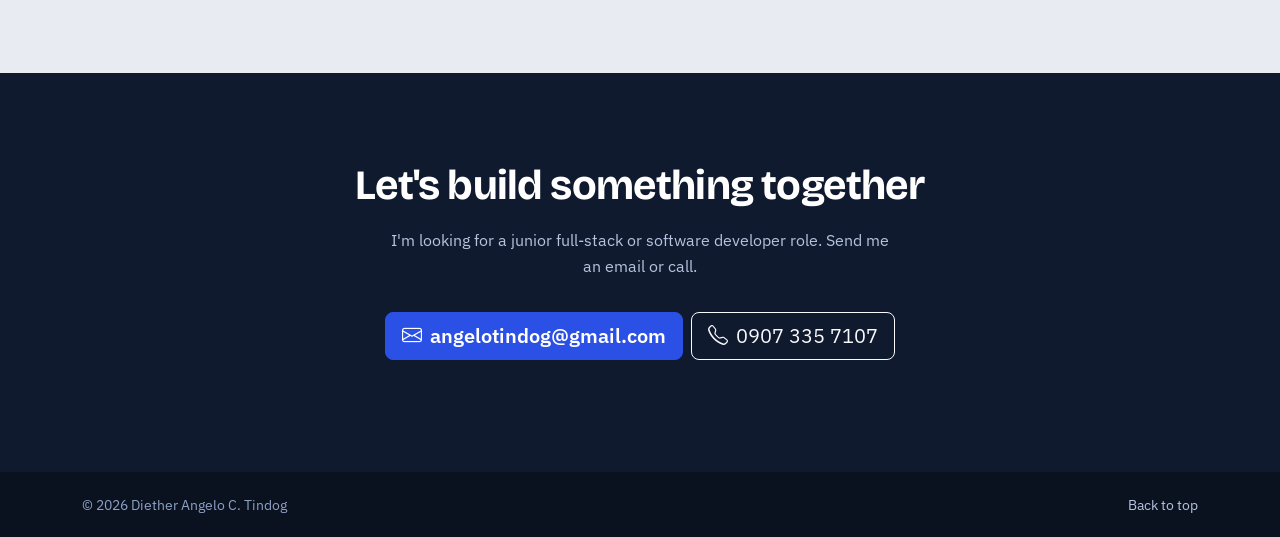
==== commit aed7e298: "Add files via upload" ====
--- a/index.html
+++ b/index.html
@@ -1,138 +1,216 @@
 <!DOCTYPE html>
 <html lang="en">
 <head>
-<meta charset="utf-8">
-<meta name="viewport" content="width=device-width, initial-scale=1, viewport-fit=cover">
-<title>Angelo Tindog | Junior Full-Stack Web Developer</title>
-<link rel="stylesheet" href="https://fonts.googleapis.com/css2?family=Space+Grotesk:wght@500;700&family=Inter:wght@400;500;600&family=JetBrains+Mono:wght@400;500&display=swap">
-<link rel="stylesheet" href="css/style.css">
+  <meta charset="UTF-8">
+  <meta name="viewport" content="width=device-width, initial-scale=1">
+  <title>Diether Angelo C. Tindog | Junior Full-Stack Web Developer</title>
+  <meta name="description" content="Portfolio of Diether Angelo C. Tindog, junior full-stack web developer skilled in PHP, Java, JavaScript and MySQL.">
+  <link rel="preconnect" href="https://fonts.googleapis.com">
+  <link rel="preconnect" href="https://fonts.gstatic.com" crossorigin>
+  <link href="https://fonts.googleapis.com/css2?family=Bricolage+Grotesque:opsz,wght@12..96,500;12..96,700;12..96,800&family=IBM+Plex+Sans:wght@400;500;600&display=swap" rel="stylesheet">
+  <link href="https://cdn.jsdelivr.net/npm/bootstrap@5.3.3/dist/css/bootstrap.min.css" rel="stylesheet">
+  <link href="https://cdn.jsdelivr.net/npm/bootstrap-icons@1.11.3/font/bootstrap-icons.min.css" rel="stylesheet">
+  <link href="css/style.css" rel="stylesheet">
 </head>
-<body>
-<nav>
-  <div class="bar">
-    <a class="logo" href="#top">Angelo Tindog</a>
-    <div class="links"><a href="#about">About</a><a href="#skills">Skills</a><a href="#projects">Projects</a><a href="#experience">Experience</a><a href="#services">Services</a><a class="hirelink" href="#contact">Hire me</a></div>
-    <button class="tbtn" id="theme" type="button" aria-label="Toggle light or dark theme">◐</button>
+<body data-bs-spy="scroll" data-bs-target="#mainNav" data-bs-offset="90">
+
+<nav id="mainNav" class="navbar navbar-expand-lg fixed-top site-nav">
+  <div class="container">
+    <a class="navbar-brand fw-bold" href="#home">Angelo Tindog</a>
+    <button class="navbar-toggler" type="button" data-bs-toggle="collapse" data-bs-target="#navLinks" aria-label="Toggle navigation">
+      <span class="navbar-toggler-icon"></span>
+    </button>
+    <div class="collapse navbar-collapse" id="navLinks">
+      <ul class="navbar-nav ms-auto align-items-lg-center gap-lg-1">
+        <li class="nav-item"><a class="nav-link" href="#about">About</a></li>
+        <li class="nav-item"><a class="nav-link" href="#skills">Skills</a></li>
+        <li class="nav-item"><a class="nav-link" href="#projects">Projects</a></li>
+        <li class="nav-item"><a class="nav-link" href="#experience">Experience</a></li>
+        <li class="nav-item ms-lg-2"><a class="btn btn-accent btn-sm px-3" href="#contact">Hire me</a></li>
+      </ul>
+    </div>
   </div>
 </nav>
 
-<header class="hero" id="top">
-  <div class="w">
-    <div>
-      <div class="pill"><span class="dot"></span>Open to junior developer roles</div>
-      <h1>Diether Angelo <span>Tindog</span></h1>
-      <p class="lead">Junior full-stack web developer building fast, database-driven apps with PHP, MySQL and JavaScript.</p>
-      <div class="cta"><a class="btn p" href="#contact">Hire me</a><a class="btn" href="resume.html" target="_blank" rel="noopener">View resume</a><a class="btn" href="#projects">View projects</a></div>
-    </div>
-    <div class="code" aria-label="Summary of Angelo as a code snippet">
-      <header><i></i><i></i><i></i><em>developer.js</em></header>
-<pre><div style="animation-delay:.2s"><span class="k">const</span> developer = {</div><div style="animation-delay:.45s">  name: <span class="s">"Diether Angelo Tindog"</span>,</div><div style="animation-delay:.7s">  role: <span class="s">"Junior Full-Stack Developer"</span>,</div><div style="animation-delay:.95s">  stack: [<span class="s">"PHP"</span>, <span class="s">"MySQL"</span>, <span class="s">"JavaScript"</span>, <span class="s">"Java"</span>],</div><div style="animation-delay:1.2s">  degree: <span class="s">"BS Information Technology"</span>,</div><div style="animation-delay:1.45s">  based: <span class="s">"Davao del Norte, PH"</span>,</div><div style="animation-delay:1.7s">  openToWork: <span class="n">true</span></div><div style="animation-delay:1.95s">};</div></pre>
+<header id="home" class="hero">
+  <div class="container">
+    <div class="row align-items-center g-5">
+      <div class="col-lg-7">
+        <p class="hero-status"><span class="dot"></span> Open to junior developer roles, remote or onsite</p>
+        <h1 class="hero-title">I build web apps that run on solid databases and clean code.</h1>
+        <p class="lead hero-lead">I'm Diether Angelo Tindog, an IT graduate from Davao del Norte State College. I build full-stack apps with PHP, Java, JavaScript and MySQL, and I assemble the PCs they run on.</p>
+        <div class="d-flex flex-wrap gap-2">
+          <a href="#projects" class="btn btn-accent btn-lg">See my projects</a>
+          <a href="assets/docs/Tindog_Resume.pdf" class="btn btn-outline-ink btn-lg" download>Download resume</a>
+        </div>
+      </div>
+      <div class="col-lg-5">
+        <div class="spec-card" aria-label="Developer spec sheet">
+          <div class="spec-bar"><span></span><span></span><span></span><small>spec-sheet.txt</small></div>
+          <dl class="spec-list">
+            <div><dt>Front-end</dt><dd>HTML5, CSS3, JavaScript, Bootstrap, AJAX</dd></div>
+            <div><dt>Back-end</dt><dd>PHP, Java OOP, REST API basics</dd></div>
+            <div><dt>Database</dt><dd>MySQL, MariaDB, SQL joins</dd></div>
+            <div><dt>Tools</dt><dd>Git, GitHub, VS Code, Postman, XAMPP</dd></div>
+            <div><dt>Hardware</dt><dd>PC builds, Arduino, LAN, CCTV</dd></div>
+            <div><dt>Status</dt><dd class="text-ok">Available now</dd></div>
+          </dl>
+        </div>
+      </div>
     </div>
   </div>
 </header>
 
-<section class="strip" aria-label="Hiring details"><div class="w"><ul>
-  <li><b>Work setup</b>Remote, hybrid or onsite</li>
-  <li><b>Schedule</b>Open to shifting schedules</li>
-  <li><b>Also open to</b>Field work, has a driver's license</li>
-  <li><b>Location</b>Davao del Norte, Philippines</li>
-  <li><b>Education</b>BS Information Technology, 2025</li>
-</ul></div></section>
-
-<main>
-<section class="sec" id="about">
-  <div class="w">
-    <div class="head"><h2>About</h2></div>
-    <div class="bento">
-      <div class="cell c4"><h3>Software meets hardware</h3><p>I'm a BS Information Technology graduate who likes building things end to end: the database, the server logic and the screens people use. I also build PCs, set up networks and CCTV, and program Arduino, so I'm comfortable when a problem crosses from software into hardware.</p></div>
-      <div class="cell c2"><div class="big">2025</div><p>BSIT graduate, Davao del Norte State College</p></div>
-      <div class="cell c3"><h3>Where</h3><p>Sto. Tomas, Davao del Norte, Philippines. Remote, hybrid or onsite.</p></div>
-      <div class="cell c3"><h3>How I work</h3><p>Fast learner, patient debugger, happy alone or in a team. Open to shifting schedules and field work.</p></div>
-    </div>
-  </div>
-</section>
-
-<section class="sec" id="skills">
-  <div class="w">
-    <div class="head"><h2>Skills</h2><p>The tools I use to design, build and ship web apps.</p></div>
-    <div class="bento">
-      <div class="cell c3"><h3>Front-end</h3><ul class="chips"><li>HTML5</li><li>CSS3</li><li>JavaScript</li><li>Bootstrap</li><li>AJAX</li><li>Responsive design</li><li>Form validation</li><li>DOM</li></ul></div>
-      <div class="cell c3"><h3>Back-end</h3><ul class="chips"><li>PHP</li><li>Java (OOP)</li><li>REST API basics</li><li>Authentication</li><li>Sessions</li><li>MVC basics</li></ul></div>
-      <div class="cell c2"><h3>Database</h3><ul class="chips"><li>MySQL</li><li>MariaDB</li><li>SQL</li><li>Joins</li><li>Schema design</li></ul></div>
-      <div class="cell c2"><h3>Tools</h3><ul class="chips"><li>VS Code</li><li>IntelliJ</li><li>Eclipse</li><li>Git &amp; GitHub</li><li>XAMPP</li><li>Postman</li></ul></div>
-      <div class="cell c2"><h3>Hardware &amp; IT</h3><ul class="chips"><li>Arduino</li><li>PC assembly</li><li>Windows setup</li><li>LAN</li><li>CCTV</li></ul></div>
-    </div>
-  </div>
-</section>
-
-<section class="sec" id="services">
-  <div class="w">
-    <div class="head"><h2>What I can do for your team</h2><p>Practical work I can start on from day one.</p></div>
-    <div class="bento">
-      <div class="cell c3"><h3>Build web apps</h3><p>Login and registration, CRUD systems, admin dashboards, search, filtering and pagination, using PHP, MySQL and JavaScript.</p></div>
-      <div class="cell c3"><h3>Inventory and records systems</h3><p>Track products, purchases and stock history with clear dashboards, like my inventory app.</p></div>
-      <div class="cell c3"><h3>IT and hardware support</h3><p>PC assembly and troubleshooting, Windows setup, LAN and CCTV installation.</p></div>
-      <div class="cell c3"><h3>Hardware prototypes</h3><p>Arduino projects with sensors, LCD screens and calibration logic.</p></div>
-    </div>
-  </div>
-</section>
-
-<section class="sec" id="projects">
-  <div class="w">
-    <div class="head"><h2>Projects</h2></div>
-    <div class="bento">
-      <article class="cell proj wide"><div class="in">
-        <div><p class="tag">PHP · MySQL · AJAX</p><h3>Inventory Management Web App</h3><p>A database-driven system for tracking products, purchases and stock, with a dashboard for monitoring.</p></div>
-        <ul><li>Modules for products, categories, purchases, inventory history and records.</li><li>CRUD with PHP and MySQL, with designed tables and relationships.</li><li>AJAX for live updates, plus analysis views for stock monitoring.</li></ul>
-      </div></article>
-      <article class="cell proj"><p class="tag">Arduino · C/C++</p><h3>Grain Moisture Analyzer</h3><p>A handheld measuring tool with a capacitive sensor and LCD.</p><ul><li>Calculation and calibration logic for readings.</li><li>Menu for grain types, navigated by joystick.</li></ul></article>
-      <article class="cell proj"><p class="tag">Hardware · Windows · BIOS</p><h3>PC Building &amp; Troubleshooting</h3><p>Desktop builds on AMD AM4/AM5 and Intel LGA platforms.</p><ul><li>Windows installation and configuration.</li><li>BIOS setup and flashing, plus hardware and software fixes.</li></ul></article>
-    </div>
-  </div>
-</section>
-
-<section class="sec" id="experience">
-  <div class="w">
-    <div class="head"><h2>Experience &amp; education</h2></div>
-    <div class="tl">
-      <h3>Supply Office, On-the-Job Training</h3>
-      <p class="m">Davao del Norte State College</p>
-      <ul><li>Received and inspected deliveries, checking product details and serial numbers.</li><li>Kept inventory, purchase order, supply request and ICS records organized.</li><li>Delivered supplies across campus and helped assemble 484 armchairs.</li></ul>
-    </div>
-    <div class="bento edu" style="margin-top:40px">
-      <div class="cell c2"><b>BS in Information Technology</b><span>Davao del Norte State College, 2020 to 2025</span></div>
-      <div class="cell c2"><b>Senior High School, STEM</b><span>Sto. Tomas National High School, 2018 to 2020</span></div>
-      <div class="cell c2"><b>Cisco certificates</b><span>Networking and Cybersecurity</span></div>
-    </div>
-  </div>
-</section>
-
-<section class="sec" id="contact">
-  <div class="w">
-    <div class="contact">
-      <h2>Let's build something</h2>
-      <p>I'm looking for a junior full-stack or software developer role. Send me a message below. No account needed.</p>
-      <p class="alert" id="status" role="status" hidden></p>
-      <form class="form" id="contactForm">
-        <label>Name<input name="name" maxlength="100" required></label>
-        <label>Email<input type="email" name="email" maxlength="150" required></label>
-        <label>Company (optional)<input name="company" maxlength="150"></label>
-        <label>I'm hiring for<select name="inquiry_type"><option>Full-time role</option><option>Part-time role</option><option>Freelance project</option><option>Internship</option><option>Something else</option></select></label>
-        <label>Subject<input name="subject" maxlength="150" required></label>
-        <label>Message<textarea name="body" rows="5" maxlength="5000" required></textarea></label>
-        <input type="text" name="website" tabindex="-1" autocomplete="off" aria-hidden="true" style="position:absolute;left:-9999px">
-        <button class="btn p" type="submit">Send message</button>
-      </form>
-      <div class="cta"><a class="btn" href="mailto:angelotindog@gmail.com">Email me</a><button class="btn" type="button" id="copy">Copy email</button><a class="btn" href="resume.html" target="_blank" rel="noopener">View resume</a><a class="btn" href="tel:09073357107">Call 0907 335 7107</a></div>
-    </div>
-  </div>
-</section>
-</main>
-
-<footer>Diether Angelo C. Tindog · Davao del Norte, Philippines · <a href="admin.html">Admin</a></footer>
-
-<script src="js/config.js"></script>
+<section id="about" class="section">
+  <div class="container">
+    <div class="row g-5">
+      <div class="col-lg-5">
+        <h2 class="section-title">About me</h2>
+      </div>
+      <div class="col-lg-7">
+        <p>I hold a BS in Information Technology (2020 to 2025) and enjoy turning a problem into a working application. My experience covers login systems, CRUD modules, admin dashboards, search and pagination, file uploads, and basic web security.</p>
+        <p>Outside of code I build desktop PCs on AMD AM4/AM5 and Intel LGA platforms, flash BIOS, and troubleshoot hardware. That habit of testing parts one by one carries over to how I debug software.</p>
+        <div class="row g-3 mt-2">
+          <div class="col-sm-6"><div class="fact"><i class="bi bi-mortarboard"></i><span>Davao del Norte State College</span></div></div>
+          <div class="col-sm-6"><div class="fact"><i class="bi bi-patch-check"></i><span>Cisco Networking and Cybersecurity certificates</span></div></div>
+          <div class="col-sm-6"><div class="fact"><i class="bi bi-geo-alt"></i><span>Sto. Tomas, Davao del Norte, PH</span></div></div>
+          <div class="col-sm-6"><div class="fact"><i class="bi bi-laptop"></i><span>Remote, hybrid, onsite and shifting schedules</span></div></div>
+        </div>
+      </div>
+    </div>
+  </div>
+</section>
+
+<section id="skills" class="section section-tint">
+  <div class="container">
+    <h2 class="section-title mb-4">Skills</h2>
+    <div class="row g-4">
+      <div class="col-md-6 col-lg-4">
+        <div class="skill-box">
+          <h3><i class="bi bi-window-stack"></i> Front-end</h3>
+          <div class="chips"><span>HTML5</span><span>CSS3</span><span>JavaScript</span><span>Bootstrap</span><span>AJAX</span><span>DOM</span><span>Form validation</span><span>Responsive design</span></div>
+        </div>
+      </div>
+      <div class="col-md-6 col-lg-4">
+        <div class="skill-box">
+          <h3><i class="bi bi-hdd-network"></i> Back-end</h3>
+          <div class="chips"><span>PHP</span><span>Java OOP</span><span>REST APIs</span><span>Authentication</span><span>Sessions</span><span>MVC basics</span><span>Form processing</span></div>
+        </div>
+      </div>
+      <div class="col-md-6 col-lg-4">
+        <div class="skill-box">
+          <h3><i class="bi bi-database"></i> Database</h3>
+          <div class="chips"><span>MySQL</span><span>MariaDB</span><span>SQL</span><span>Joins</span><span>Database design</span><span>Data validation</span></div>
+        </div>
+      </div>
+      <div class="col-md-6">
+        <div class="skill-box">
+          <h3><i class="bi bi-tools"></i> Dev tools</h3>
+          <div class="chips"><span>VS Code</span><span>IntelliJ / Eclipse</span><span>Git &amp; GitHub</span><span>Postman</span><span>phpMyAdmin</span><span>XAMPP</span><span>Chrome DevTools</span></div>
+        </div>
+      </div>
+      <div class="col-md-6">
+        <div class="skill-box">
+          <h3><i class="bi bi-cpu"></i> Hardware and systems</h3>
+          <div class="chips"><span>PC assembly</span><span>Windows setup</span><span>BIOS flashing</span><span>LAN basics</span><span>CCTV setup</span><span>Arduino (C/C++)</span></div>
+        </div>
+      </div>
+    </div>
+  </div>
+</section>
+
+<section id="projects" class="section">
+  <div class="container">
+    <h2 class="section-title mb-4">Projects</h2>
+    <div class="row g-4">
+      <div class="col-lg-8">
+        <article class="project project-main">
+          <h3>Inventory Management Web Application</h3>
+          <p>A database-driven system for tracking products, categories, purchases and stock history, with a dashboard for monitoring inventory levels.</p>
+          <ul>
+            <li>CRUD modules built with PHP and MySQL/MariaDB</li>
+            <li>Relational tables designed for products, purchases and history</li>
+            <li>AJAX updates so data refreshes without reloading the page</li>
+            <li>Analysis dashboard and stock monitoring views</li>
+          </ul>
+          <div class="chips"><span>PHP</span><span>MySQL</span><span>JavaScript</span><span>AJAX</span><span>HTML/CSS</span></div>
+        </article>
+      </div>
+      <div class="col-lg-4 d-flex flex-column gap-4">
+        <article class="project">
+          <h3>Arduino Grain Moisture Analyzer</h3>
+          <p>Capacitive sensor on an Arduino Uno with an LCD menu for grain types, joystick navigation, and calibration logic.</p>
+          <div class="chips"><span>Arduino</span><span>C/C++</span><span>LCD I2C</span></div>
+        </article>
+        <article class="project">
+          <h3>PC builds and troubleshooting</h3>
+          <p>Desktop builds on AM4, AM5 and LGA platforms, plus Windows installs and BIOS configuration.</p>
+          <div class="chips"><span>Hardware</span><span>Windows</span><span>BIOS</span></div>
+        </article>
+      </div>
+    </div>
+  </div>
+</section>
+
+<section id="experience" class="section section-tint">
+  <div class="container">
+    <h2 class="section-title mb-4">Experience and education</h2>
+    <div class="row g-5">
+      <div class="col-lg-7">
+        <ol class="timeline">
+          <li>
+            <h3>Supply Office, On-the-Job Training</h3>
+            <p class="meta">Davao del Norte State College</p>
+            <p>Received and inspected deliveries, checked serial numbers, kept inventory and purchase records, and prepared ICS documents. Helped assemble 484 armchairs.</p>
+          </li>
+          <li>
+            <h3>BS Information Technology</h3>
+            <p class="meta">Davao del Norte State College, 2020 to 2025</p>
+          </li>
+          <li>
+            <h3>Senior High School, STEM</h3>
+            <p class="meta">Sto. Tomas National High School, 2018 to 2020</p>
+          </li>
+        </ol>
+      </div>
+      <div class="col-lg-5">
+        <div class="skill-box">
+          <h3><i class="bi bi-award"></i> Certifications</h3>
+          <ul class="plain">
+            <li>Cisco Certificate: Networking</li>
+            <li>Cisco Certificate: Cybersecurity</li>
+          </ul>
+          <h3 class="mt-4"><i class="bi bi-check2-square"></i> Working style</h3>
+          <ul class="plain">
+            <li>Fast learner, independent or in a team</li>
+            <li>Comfortable with field work</li>
+            <li>Non-Professional Driver's License</li>
+          </ul>
+        </div>
+      </div>
+    </div>
+  </div>
+</section>
+
+<section id="contact" class="section contact">
+  <div class="container text-center">
+    <h2 class="section-title">Let's build something together</h2>
+    <p class="mx-auto contact-lead">I'm looking for a junior full-stack or software developer role. Send me an email or call.</p>
+    <div class="d-flex flex-wrap justify-content-center gap-2 mb-4">
+      <a class="btn btn-accent btn-lg" href="mailto:angelotindog@gmail.com"><i class="bi bi-envelope me-2"></i>angelotindog@gmail.com</a>
+      <a class="btn btn-outline-light btn-lg" href="tel:+639073357107"><i class="bi bi-telephone me-2"></i>0907 335 7107</a>
+    </div>
+  </div>
+</section>
+
+<footer class="site-footer">
+  <div class="container d-flex flex-wrap justify-content-between gap-2">
+    <span>&copy; <span id="year"></span> Diether Angelo C. Tindog</span>
+    <a href="#home">Back to top</a>
+  </div>
+</footer>
+
+<script src="https://cdn.jsdelivr.net/npm/bootstrap@5.3.3/dist/js/bootstrap.bundle.min.js"></script>
 <script src="js/main.js"></script>
-<script src="js/contact.js"></script>
 </body>
 </html>
--- a/css/style.css
+++ b/css/style.css
@@ -1,113 +1,89 @@
-/* Portfolio styles: colors, layout and components. Edit the :root variables to change the theme. */
-:root{--bg:#f4f6fb;--panel:#fff;--panel2:#eaeefa;--line:#d6ddef;--ink:#0e1530;--muted:#56628a;--a:#3355e8;--a2:#0a8f7a;--warm:#b8620a;--on:#fff;--glow:rgba(51,85,232,.18);--nav:rgba(244,246,251,.82);
-box-sizing:border-box;padding-top:env(safe-area-inset-top,0px);padding-bottom:env(safe-area-inset-bottom,0px)}
-@media (prefers-color-scheme:dark){:root:not([data-theme="light"]){--bg:#090e1c;--panel:#111a30;--panel2:#18233f;--line:#232f52;--ink:#e8edfc;--muted:#93a0c4;--a:#7b97ff;--a2:#4fe0c4;--warm:#ffb457;--on:#090e1c;--glow:rgba(123,151,255,.22);--nav:rgba(9,14,28,.78)}}
-:root[data-theme="dark"]{--bg:#090e1c;--panel:#111a30;--panel2:#18233f;--line:#232f52;--ink:#e8edfc;--muted:#93a0c4;--a:#7b97ff;--a2:#4fe0c4;--warm:#ffb457;--on:#090e1c;--glow:rgba(123,151,255,.22);--nav:rgba(9,14,28,.78)}
-html{scroll-behavior:smooth;scroll-padding-top:calc(84px + env(safe-area-inset-top,0px))}
-*,*:before,*:after{box-sizing:border-box}
-body{margin:0;background:var(--bg);color:var(--ink);font:400 16px/1.65 Inter,system-ui,sans-serif;-webkit-font-smoothing:antialiased}
-a{color:var(--a)}
-a:focus-visible,button:focus-visible{outline:3px solid var(--warm);outline-offset:3px}
-h1,h2,h3{font-family:"Space Grotesk",system-ui,sans-serif;line-height:1.05;margin:0;letter-spacing:-.025em}
-.w{max-width:1120px;margin:0 auto;padding:0 20px}
-nav{position:sticky;top:calc(10px + env(safe-area-inset-top,0px));z-index:10;margin:10px auto 0;max-width:1080px;width:calc(100% - 24px)}
-.bar{display:flex;align-items:center;justify-content:space-between;gap:10px;background:var(--nav);backdrop-filter:blur(14px);-webkit-backdrop-filter:blur(14px);border:1px solid var(--line);border-radius:999px;padding:8px 10px 8px 20px}
-.logo{font:700 1.05rem "Space Grotesk",sans-serif;color:var(--ink);text-decoration:none;white-space:nowrap}
-.links{display:flex;gap:2px;overflow-x:auto;scrollbar-width:none}
-.links a{color:var(--muted);text-decoration:none;font-size:.9rem;font-weight:500;padding:7px 12px;border-radius:999px;white-space:nowrap;transition:background .2s,color .2s}
-.links a:hover{background:var(--panel2);color:var(--ink)}
-@media (max-width:640px){.logo{display:none}}
-.tbtn{border:1px solid var(--line);background:var(--panel);color:var(--ink);border-radius:999px;width:36px;height:36px;font-size:1rem;cursor:pointer;flex:none}
-.btn{display:inline-block;font:600 .95rem Inter,sans-serif;border:1px solid var(--line);background:var(--panel);color:var(--ink);border-radius:999px;padding:12px 24px;cursor:pointer;text-decoration:none;transition:transform .2s,box-shadow .2s}
-.btn:hover{transform:translateY(-2px)}
-.btn.p{background:var(--a);border-color:var(--a);color:var(--on);box-shadow:0 8px 28px var(--glow)}
-.hero{padding:88px 0 96px;position:relative}
-.hero .w{display:grid;grid-template-columns:1.1fr 1fr;gap:56px;align-items:center}
-@media (max-width:860px){.hero .w{grid-template-columns:1fr;gap:40px}.hero{padding:56px 0 56px}}
-.pill{display:inline-flex;align-items:center;gap:8px;border:1px solid var(--line);background:var(--panel);border-radius:999px;padding:6px 14px;font-size:.85rem;color:var(--muted);margin-bottom:24px}
-.dot{width:8px;height:8px;border-radius:50%;background:var(--a2);box-shadow:0 0 0 4px var(--glow)}
-h1{font-size:clamp(3rem,8.5vw,6.2rem);font-weight:700;letter-spacing:-.045em}
-h1 span{color:var(--muted)}
-.lead{font-size:1.2rem;color:var(--muted);max-width:38ch;margin:24px 0 32px}
-.cta{display:flex;flex-wrap:wrap;gap:12px}
-.code{position:relative;background:var(--panel);border:1px solid var(--line);border-radius:18px;box-shadow:0 30px 80px var(--glow);font:400 .92rem/1.8 "JetBrains Mono",ui-monospace,monospace;overflow:hidden}
-.code header{display:flex;gap:7px;align-items:center;padding:12px 16px;border-bottom:1px solid var(--line);background:var(--panel2);color:var(--muted);font-size:.78rem}
-.code header i{width:10px;height:10px;border-radius:50%;background:var(--line);display:block}
-.code header em{margin-left:8px;font-style:normal}
-.code pre{margin:0;padding:18px 20px;overflow-x:auto;white-space:pre}
-.code pre div{opacity:0;animation:in .5s forwards}
-@keyframes in{from{opacity:0;transform:translateX(-8px)}to{opacity:1;transform:none}}
-.k{color:var(--a)}.s{color:var(--a2)}.n{color:var(--warm)}.c{color:var(--muted)}
-section.sec{padding:80px 0}
-.head{margin-bottom:36px}
-.head h2{font-size:clamp(2rem,4.5vw,3.2rem)}
-.head p{color:var(--muted);margin:10px 0 0;max-width:52ch}
-.bento{display:grid;grid-template-columns:repeat(6,1fr);gap:14px}
-.cell{background:var(--panel);border:1px solid var(--line);border-radius:18px;padding:24px;transition:border-color .2s,transform .2s}
-.cell:hover{border-color:var(--a);transform:translateY(-3px)}
-.cell h3{font-size:1.2rem;margin-bottom:14px}
-.c2{grid-column:span 2}.c3{grid-column:span 3}.c4{grid-column:span 4}.c6{grid-column:span 6}
-@media (max-width:860px){.c2,.c3,.c4{grid-column:span 6}}
-.big{font:700 clamp(2.6rem,6vw,4rem) "Space Grotesk",sans-serif;letter-spacing:-.04em;line-height:1;color:var(--a)}
-.cell p{margin:0;color:var(--muted)}
-.chips{display:flex;flex-wrap:wrap;gap:7px;list-style:none;margin:0;padding:0}
-.chips li{font-size:.85rem;background:var(--panel2);border:1px solid var(--line);border-radius:999px;padding:4px 12px}
-.proj{grid-column:span 3}
-.proj.wide{grid-column:span 6}
-@media (max-width:860px){.proj{grid-column:span 6}}
-.tag{font:500 .8rem "JetBrains Mono",monospace;color:var(--a2);margin:0 0 12px}
-.proj h3{font-size:1.6rem;margin-bottom:12px}
-.proj ul{margin:14px 0 0;padding-left:1.1em;color:var(--muted)}
-.proj li{margin:5px 0}
-.wide .in{display:grid;grid-template-columns:1fr 1fr;gap:32px}
-@media (max-width:860px){.wide .in{grid-template-columns:1fr;gap:0}}
-.tl{position:relative;padding-left:28px;border-left:2px solid var(--line);max-width:72ch}
-.tl:before{content:"";position:absolute;left:-7px;top:6px;width:12px;height:12px;border-radius:50%;background:var(--a);box-shadow:0 0 0 5px var(--glow)}
-.tl h3{font-size:1.4rem}
-.tl .m{color:var(--muted);margin:4px 0 12px}
-.tl ul{margin:0;padding-left:1.1em}
-.tl li{margin:5px 0}
-.edu b{display:block;font:700 1.1rem "Space Grotesk",sans-serif}
-.edu span{color:var(--muted);font-size:.92rem}
-.contact{position:relative;border:1px solid var(--line);background:var(--panel);border-radius:28px;padding:64px 32px;text-align:center;overflow:hidden}
-.contact:before{content:"";position:absolute;inset:auto 0 -60% 0;height:100%;background:radial-gradient(closest-side,var(--glow),transparent);pointer-events:none}
-.contact>*{position:relative}
-.contact h2{font-size:clamp(2.2rem,6vw,4.2rem);margin-bottom:16px}
-.contact p{color:var(--muted);max-width:46ch;margin:0 auto 28px}
-.contact .cta{justify-content:center}
-.mail{display:block;margin-top:24px;color:var(--muted);font-size:.95rem}
-footer{padding:32px 0 48px;color:var(--muted);font-size:.85rem;text-align:center}
-@media (prefers-reduced-motion:reduce){html{scroll-behavior:auto}.code pre div{animation:none;opacity:1}.btn,.cell{transition:none}}
+:root {
+  --paper: #f3f5f8;
+  --paper-2: #e8ecf2;
+  --ink: #0f1a2e;
+  --muted: #55627a;
+  --accent: #2b50e6;
+  --accent-dark: #1f3bb8;
+  --ok: #138a52;
+  --line: #d5dbe6;
+  --radius: 14px;
+}
+html { scroll-behavior: smooth; scroll-padding-top: 80px; }
+body { font-family: "IBM Plex Sans", system-ui, sans-serif; background: var(--paper); color: var(--ink); line-height: 1.65; }
+h1, h2, h3, .navbar-brand { font-family: "Bricolage Grotesque", "IBM Plex Sans", sans-serif; letter-spacing: -0.02em; }
+a:focus-visible, .btn:focus-visible { outline: 3px solid var(--accent); outline-offset: 3px; }
 
-/* Messages, register and login pages */
-.page{max-width:760px;margin:0 auto;padding:56px 20px 80px}
-.page h1{font-size:clamp(2rem,5vw,3rem);margin-bottom:8px}
-.page h2{font-size:1.6rem;margin:40px 0 16px}
-.muted{color:var(--muted)}
-.form{display:grid;gap:16px;margin:24px 0}
-.form label{display:grid;gap:6px;font-weight:500;font-size:.95rem}
-.form input,.form textarea{font:inherit;color:var(--ink);background:var(--panel);border:1px solid var(--line);border-radius:12px;padding:12px 14px}
-.form input:focus,.form textarea:focus{outline:3px solid var(--glow);border-color:var(--a)}
-.form .btn{justify-self:start}
-.alert{background:var(--panel2);border-left:4px solid var(--warm);border-radius:8px;padding:10px 14px;margin:12px 0}
-.msg{background:var(--panel);border:1px solid var(--line);border-radius:18px;padding:20px 24px;margin-bottom:14px}
-.msg h3{font-size:1.25rem}
-.msg p{margin:6px 0}
-.row{display:flex;flex-wrap:wrap;gap:10px;margin-top:12px}
-.row form{margin:0}
-.btn.danger{border-color:var(--warm);color:var(--warm)}
-.contact .form{max-width:520px;margin:0 auto 24px;text-align:left}
-.contact .form .btn{justify-self:center}
-.contact .alert{max-width:520px;margin:0 auto 16px;text-align:left}
-.badge{font:600 .72rem Inter,sans-serif;background:var(--a);color:var(--on);border-radius:999px;padding:2px 10px;vertical-align:middle}
-.msg.unread{border-left:5px solid var(--a)}
+/* Nav */
+.site-nav { background: rgba(243, 245, 248, .88); backdrop-filter: blur(10px); border-bottom: 1px solid var(--line); }
+.site-nav .navbar-brand { color: var(--ink); }
+.site-nav .nav-link { color: var(--muted); font-weight: 500; }
+.site-nav .nav-link:hover, .site-nav .nav-link.active { color: var(--accent); }
 
-/* Hiring features */
-.links a.hirelink{background:var(--a);color:var(--on)}
-.links a.hirelink:hover{background:var(--a);color:var(--on);opacity:.9}
-.strip{border-top:1px solid var(--line);border-bottom:1px solid var(--line);background:var(--panel)}
-.strip ul{list-style:none;margin:0;padding:18px 0;display:grid;grid-template-columns:repeat(auto-fit,minmax(170px,1fr));gap:16px}
-.strip b{display:block;font-size:.8rem;font-weight:500;color:var(--muted)}
-.strip li{font-weight:500}
-.form select{font:inherit;color:var(--ink);background:var(--panel);border:1px solid var(--line);border-radius:12px;padding:12px 14px}
-.contact .cta{margin-top:8px}
+/* Buttons */
+.btn-accent { background: var(--accent); border-color: var(--accent); color: #fff; font-weight: 600; }
+.btn-accent:hover { background: var(--accent-dark); border-color: var(--accent-dark); color: #fff; }
+.btn-outline-ink { border: 2px solid var(--ink); color: var(--ink); font-weight: 600; }
+.btn-outline-ink:hover { background: var(--ink); color: #fff; }
+
+/* Hero */
+.hero { padding: 9rem 0 6rem; }
+.hero-status { display: inline-flex; align-items: center; gap: .6rem; font-size: .95rem; color: var(--muted); background: #fff; border: 1px solid var(--line); border-radius: 999px; padding: .35rem .9rem; }
+.dot { width: .6rem; height: .6rem; border-radius: 50%; background: var(--ok); animation: pulse 2s infinite; }
+.hero-title { font-size: clamp(2.4rem, 5.5vw, 4.2rem); font-weight: 800; line-height: 1.05; margin: 1.2rem 0; max-width: 16ch; }
+.hero-lead { color: var(--muted); max-width: 52ch; margin-bottom: 2rem; }
+@keyframes pulse { 0%,100% { box-shadow: 0 0 0 0 rgba(19,138,82,.5); } 50% { box-shadow: 0 0 0 7px rgba(19,138,82,0); } }
+
+/* Spec card (hero) */
+.spec-card { background: var(--ink); color: #dbe4f5; border-radius: var(--radius); overflow: hidden; box-shadow: 0 24px 50px -24px rgba(15,26,46,.55); }
+.spec-bar { display: flex; align-items: center; gap: .4rem; padding: .7rem 1rem; background: #17253f; }
+.spec-bar span { width: .65rem; height: .65rem; border-radius: 50%; background: #3a4b6c; }
+.spec-bar small { margin-left: .6rem; color: #8ea0c4; font-family: ui-monospace, Menlo, Consolas, monospace; }
+.spec-list { margin: 0; padding: .8rem 1.2rem 1.2rem; font-family: ui-monospace, Menlo, Consolas, monospace; font-size: .88rem; }
+.spec-list div { display: grid; grid-template-columns: 6.2rem 1fr; gap: .8rem; padding: .55rem 0; border-bottom: 1px dashed #2b3c5e; }
+.spec-list div:last-child { border-bottom: 0; }
+.spec-list dt { color: #7f9bff; font-weight: 500; }
+.spec-list dd { margin: 0; }
+.text-ok { color: #4fdc9a; }
+
+/* Sections */
+.section { padding: 5.5rem 0; }
+.section-tint { background: var(--paper-2); }
+.section-title { font-size: clamp(1.8rem, 3.5vw, 2.6rem); font-weight: 700; }
+.fact { display: flex; gap: .75rem; align-items: center; background: #fff; border: 1px solid var(--line); border-radius: 10px; padding: .8rem 1rem; height: 100%; font-size: .95rem; }
+.fact i { color: var(--accent); font-size: 1.25rem; }
+
+/* Skills + chips */
+.skill-box { background: #fff; border: 1px solid var(--line); border-radius: var(--radius); padding: 1.5rem; height: 100%; }
+.skill-box h3 { font-size: 1.15rem; font-weight: 700; margin-bottom: 1rem; }
+.skill-box h3 i { color: var(--accent); margin-right: .4rem; }
+.chips { display: flex; flex-wrap: wrap; gap: .45rem; }
+.chips span { background: var(--paper); border: 1px solid var(--line); border-radius: 6px; padding: .2rem .65rem; font-size: .88rem; }
+.plain { list-style: none; padding: 0; margin: 0; }
+.plain li { padding: .25rem 0; color: var(--muted); }
+
+/* Projects */
+.project { background: #fff; border: 1px solid var(--line); border-radius: var(--radius); padding: 1.6rem; }
+.project h3 { font-size: 1.25rem; font-weight: 700; }
+.project p, .project li { color: var(--muted); }
+.project-main { height: 100%; border-left: 5px solid var(--accent); padding: 2rem; }
+.project-main h3 { font-size: 1.7rem; }
+.project-main ul { padding-left: 1.1rem; margin-bottom: 1.5rem; }
+
+/* Timeline */
+.timeline { list-style: none; margin: 0; padding: 0 0 0 1.6rem; border-left: 2px solid var(--line); }
+.timeline li { position: relative; padding-bottom: 2rem; }
+.timeline li::before { content: ""; position: absolute; left: calc(-1.6rem - 7px); top: .45rem; width: 12px; height: 12px; border-radius: 50%; background: var(--accent); border: 2px solid var(--paper-2); }
+.timeline h3 { font-size: 1.2rem; font-weight: 700; margin: 0; }
+.timeline .meta { color: var(--accent); font-weight: 500; margin: .1rem 0 .4rem; }
+.timeline p:last-child { color: var(--muted); margin-bottom: 0; }
+
+/* Contact + footer */
+.contact { background: var(--ink); color: #fff; }
+.contact-lead { max-width: 50ch; color: #b6c3de; margin: 1rem auto 2rem; }
+.site-footer { background: #0a1220; color: #8ea0c4; padding: 1.3rem 0; font-size: .9rem; }
+.site-footer a { color: #b6c3de; text-decoration: none; }
+.site-footer a:hover { color: #fff; }
+
+@media (max-width: 575.98px) { .hero { padding-top: 7rem; } .spec-list div { grid-template-columns: 1fr; gap: .1rem; } }
+@media (prefers-reduced-motion: reduce) { html { scroll-behavior: auto; } .dot { animation: none; } }
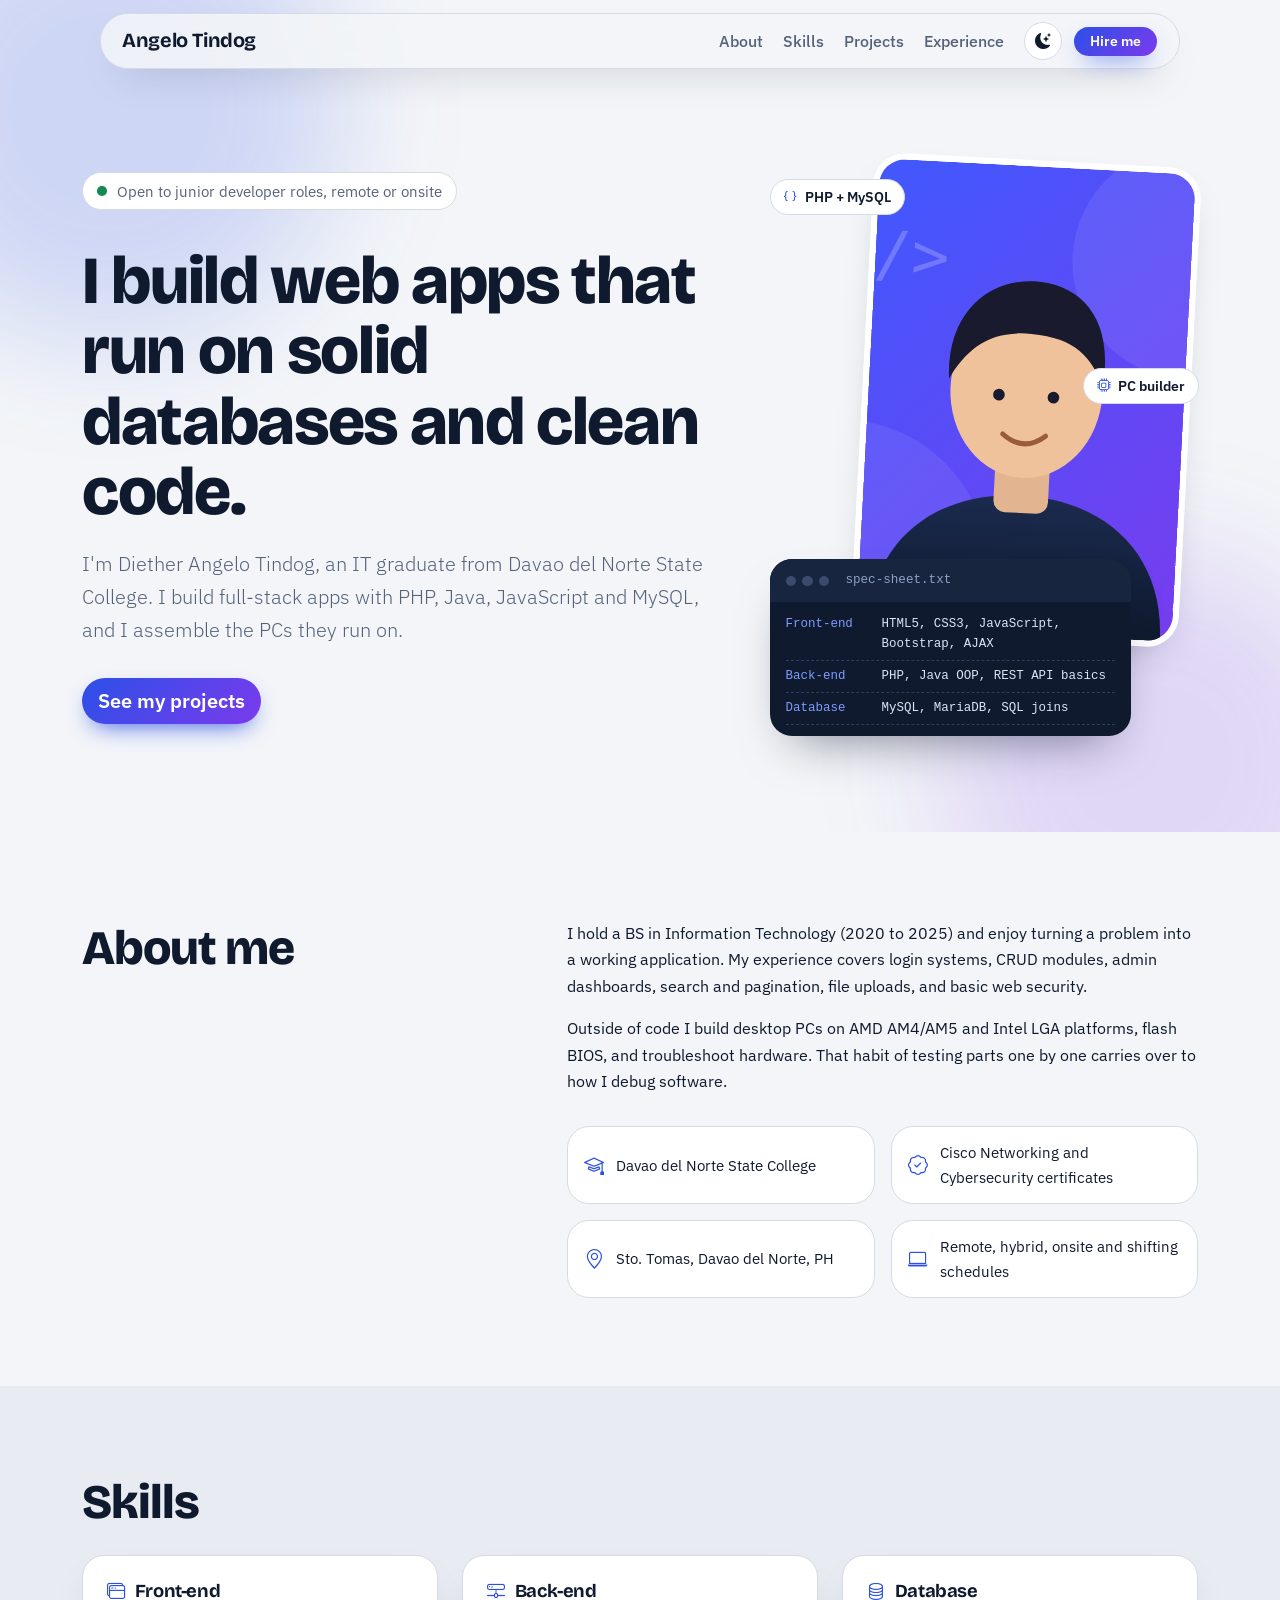
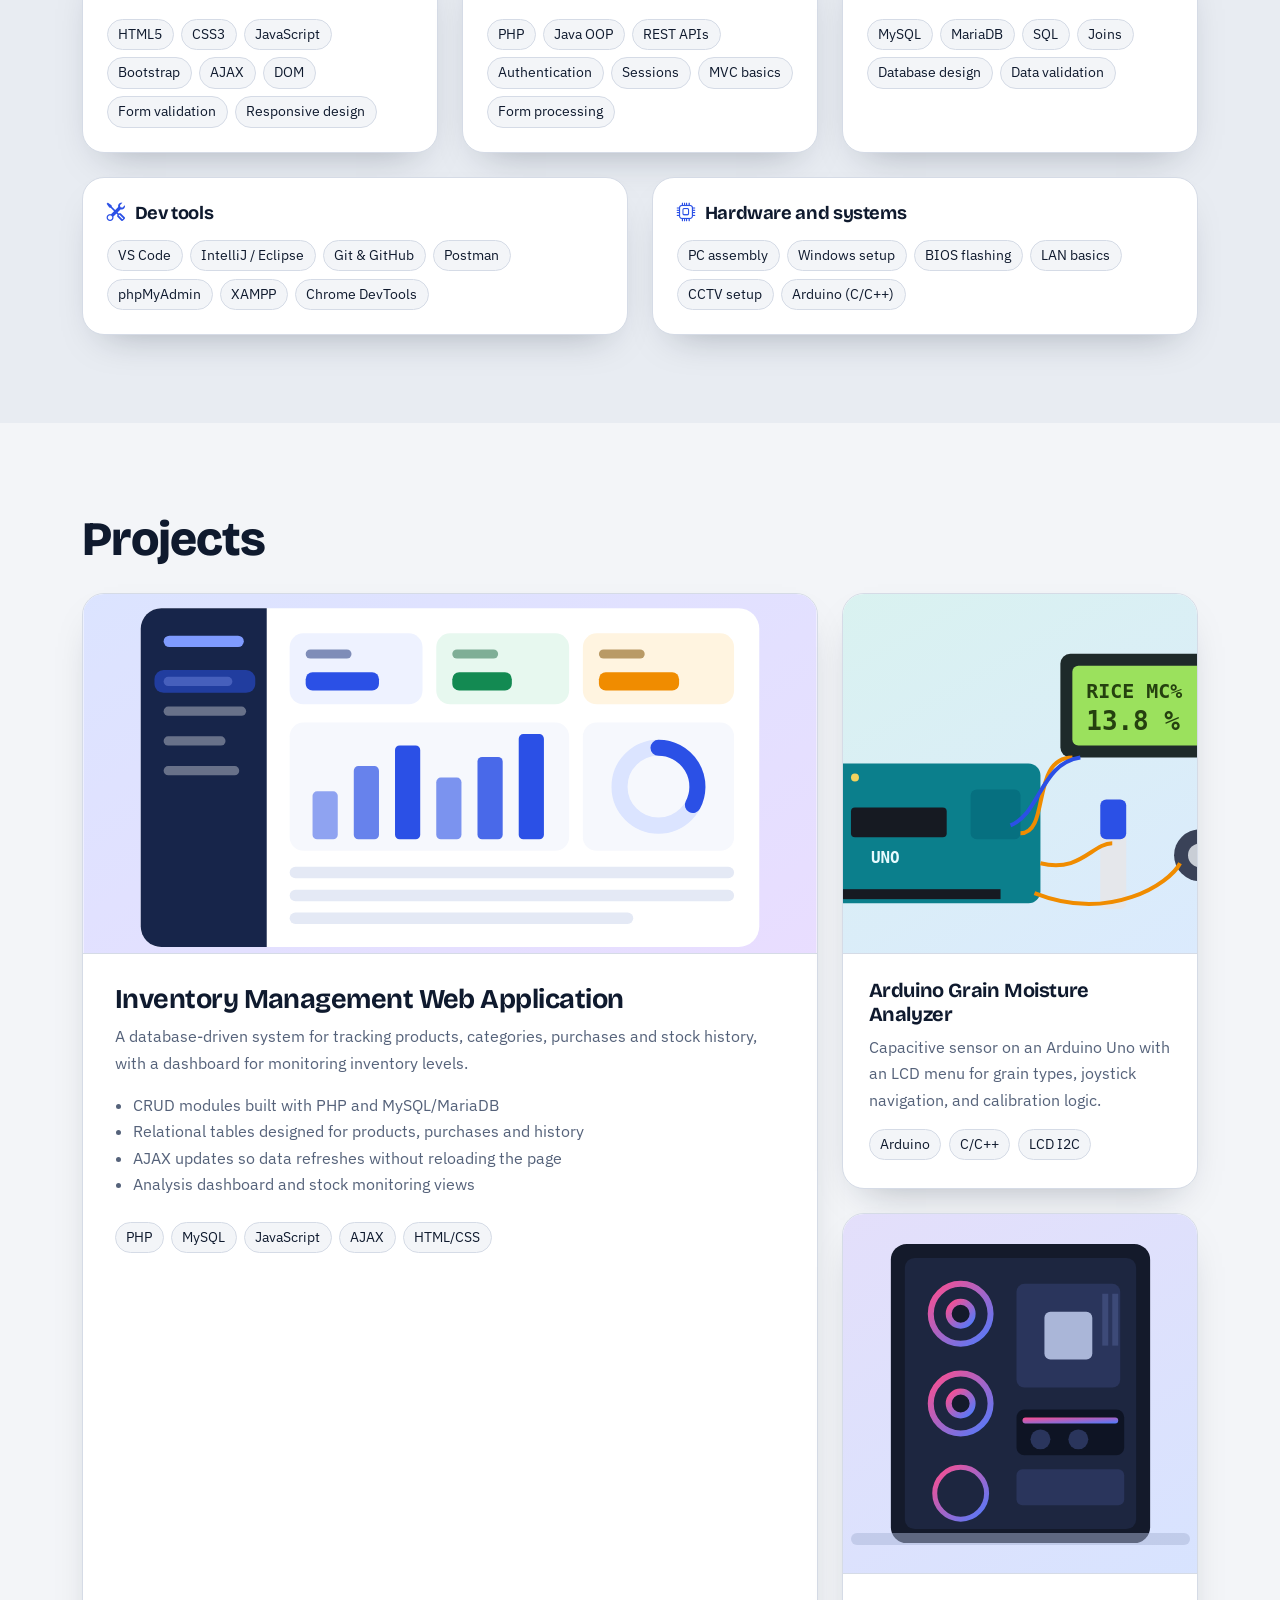
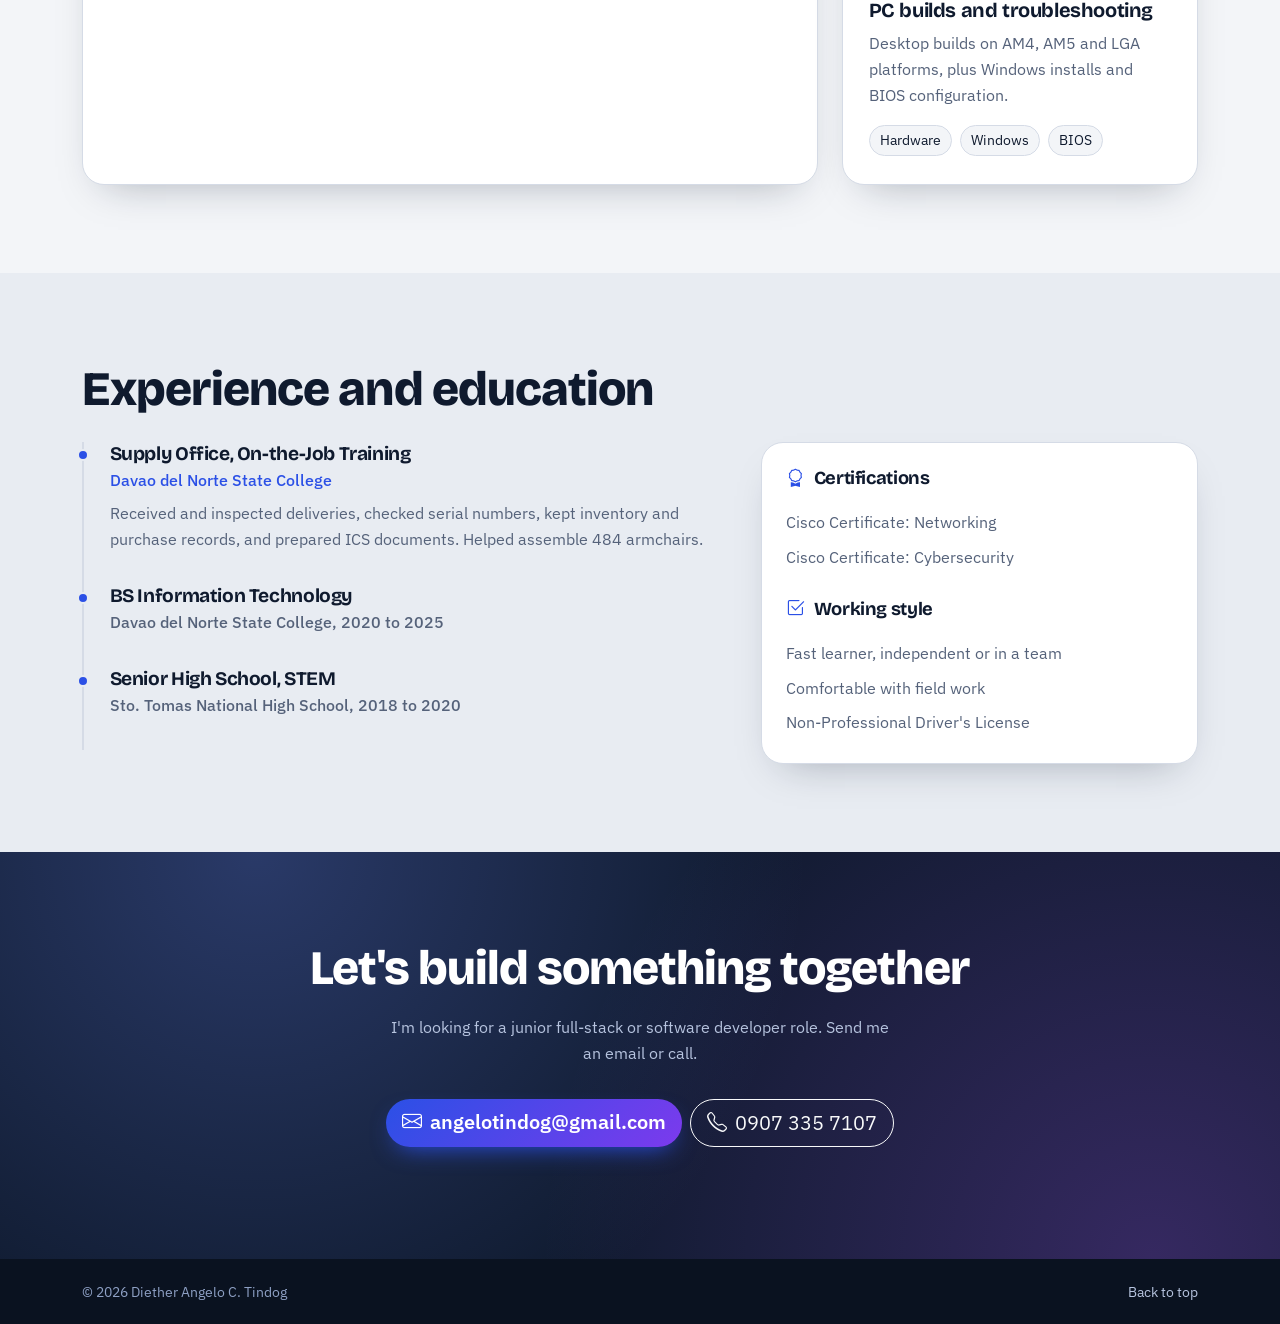
==== commit 780b4638: "Add files via upload" ====
--- a/index.html
+++ b/index.html
@@ -3,6 +3,14 @@
 <head>
   <meta charset="UTF-8">
   <meta name="viewport" content="width=device-width, initial-scale=1">
+  <script>
+    (function () {
+      var t = null;
+      try { t = localStorage.getItem("theme"); } catch (e) {}
+      if (!t) t = window.matchMedia("(prefers-color-scheme: dark)").matches ? "dark" : "light";
+      document.documentElement.setAttribute("data-bs-theme", t);
+    })();
+  </script>
   <title>Diether Angelo C. Tindog | Junior Full-Stack Web Developer</title>
   <meta name="description" content="Portfolio of Diether Angelo C. Tindog, junior full-stack web developer skilled in PHP, Java, JavaScript and MySQL.">
   <link rel="preconnect" href="https://fonts.googleapis.com">
@@ -26,6 +34,11 @@
         <li class="nav-item"><a class="nav-link" href="#skills">Skills</a></li>
         <li class="nav-item"><a class="nav-link" href="#projects">Projects</a></li>
         <li class="nav-item"><a class="nav-link" href="#experience">Experience</a></li>
+        <li class="nav-item ms-lg-2">
+          <button id="themeToggle" class="theme-toggle" type="button" aria-label="Switch to dark mode" title="Switch theme">
+            <i class="bi bi-moon-stars-fill"></i>
+          </button>
+        </li>
         <li class="nav-item ms-lg-2"><a class="btn btn-accent btn-sm px-3" href="#contact">Hire me</a></li>
       </ul>
     </div>
@@ -41,10 +54,13 @@
         <p class="lead hero-lead">I'm Diether Angelo Tindog, an IT graduate from Davao del Norte State College. I build full-stack apps with PHP, Java, JavaScript and MySQL, and I assemble the PCs they run on.</p>
         <div class="d-flex flex-wrap gap-2">
           <a href="#projects" class="btn btn-accent btn-lg">See my projects</a>
-          <a href="assets/docs/Tindog_Resume.pdf" class="btn btn-outline-ink btn-lg" download>Download resume</a>
         </div>
       </div>
       <div class="col-lg-5">
+        <div class="hero-visual">
+          <img class="hero-photo" src="assets/img/profile.svg" alt="Portrait of Diether Angelo Tindog" width="480" height="480">
+          <span class="float-tag tag-1"><i class="bi bi-braces"></i> PHP + MySQL</span>
+          <span class="float-tag tag-2"><i class="bi bi-cpu"></i> PC builder</span>
         <div class="spec-card" aria-label="Developer spec sheet">
           <div class="spec-bar"><span></span><span></span><span></span><small>spec-sheet.txt</small></div>
           <dl class="spec-list">
@@ -56,6 +72,7 @@
             <div><dt>Status</dt><dd class="text-ok">Available now</dd></div>
           </dl>
         </div>
+        </div>
       </div>
     </div>
   </div>
@@ -125,6 +142,8 @@
     <div class="row g-4">
       <div class="col-lg-8">
         <article class="project project-main">
+          <img class="project-img" src="assets/img/project-inventory.svg" alt="Inventory dashboard with stats, chart and table" loading="lazy" width="640" height="360">
+          <div class="project-body">
           <h3>Inventory Management Web Application</h3>
           <p>A database-driven system for tracking products, categories, purchases and stock history, with a dashboard for monitoring inventory levels.</p>
           <ul>
@@ -134,18 +153,25 @@
             <li>Analysis dashboard and stock monitoring views</li>
           </ul>
           <div class="chips"><span>PHP</span><span>MySQL</span><span>JavaScript</span><span>AJAX</span><span>HTML/CSS</span></div>
+        </div>
         </article>
       </div>
       <div class="col-lg-4 d-flex flex-column gap-4">
         <article class="project">
+          <img class="project-img" src="assets/img/project-arduino.svg" alt="Arduino board with LCD showing grain moisture" loading="lazy" width="640" height="360">
+          <div class="project-body">
           <h3>Arduino Grain Moisture Analyzer</h3>
           <p>Capacitive sensor on an Arduino Uno with an LCD menu for grain types, joystick navigation, and calibration logic.</p>
           <div class="chips"><span>Arduino</span><span>C/C++</span><span>LCD I2C</span></div>
+        </div>
         </article>
         <article class="project">
+          <img class="project-img" src="assets/img/project-pc.svg" alt="Custom PC case with RGB fans" loading="lazy" width="640" height="360">
+          <div class="project-body">
           <h3>PC builds and troubleshooting</h3>
           <p>Desktop builds on AM4, AM5 and LGA platforms, plus Windows installs and BIOS configuration.</p>
           <div class="chips"><span>Hardware</span><span>Windows</span><span>BIOS</span></div>
+        </div>
         </article>
       </div>
     </div>
--- a/css/style.css
+++ b/css/style.css
@@ -7,7 +7,23 @@
   --accent-dark: #1f3bb8;
   --ok: #138a52;
   --line: #d5dbe6;
+  --surface: #ffffff;
+  --nav-bg: rgba(243, 245, 248, .88);
+  --panel: #0f1a2e;
   --radius: 14px;
+}
+[data-bs-theme="dark"] {
+  --paper: #0b1220;
+  --paper-2: #101a2d;
+  --surface: #15213a;
+  --ink: #e8eefc;
+  --muted: #9fb0cf;
+  --accent: #6f8cff;
+  --accent-dark: #8aa1ff;
+  --ok: #4fdc9a;
+  --line: #243350;
+  --nav-bg: rgba(11, 18, 32, .88);
+  --panel: #0a1426;
 }
 html { scroll-behavior: smooth; scroll-padding-top: 80px; }
 body { font-family: "IBM Plex Sans", system-ui, sans-serif; background: var(--paper); color: var(--ink); line-height: 1.65; }
@@ -15,7 +31,7 @@
 a:focus-visible, .btn:focus-visible { outline: 3px solid var(--accent); outline-offset: 3px; }
 
 /* Nav */
-.site-nav { background: rgba(243, 245, 248, .88); backdrop-filter: blur(10px); border-bottom: 1px solid var(--line); }
+.site-nav { background: var(--nav-bg); backdrop-filter: blur(10px); border-bottom: 1px solid var(--line); }
 .site-nav .navbar-brand { color: var(--ink); }
 .site-nav .nav-link { color: var(--muted); font-weight: 500; }
 .site-nav .nav-link:hover, .site-nav .nav-link.active { color: var(--accent); }
@@ -24,18 +40,18 @@
 .btn-accent { background: var(--accent); border-color: var(--accent); color: #fff; font-weight: 600; }
 .btn-accent:hover { background: var(--accent-dark); border-color: var(--accent-dark); color: #fff; }
 .btn-outline-ink { border: 2px solid var(--ink); color: var(--ink); font-weight: 600; }
-.btn-outline-ink:hover { background: var(--ink); color: #fff; }
+.btn-outline-ink:hover { background: var(--ink); color: var(--paper); }
 
 /* Hero */
 .hero { padding: 9rem 0 6rem; }
-.hero-status { display: inline-flex; align-items: center; gap: .6rem; font-size: .95rem; color: var(--muted); background: #fff; border: 1px solid var(--line); border-radius: 999px; padding: .35rem .9rem; }
+.hero-status { display: inline-flex; align-items: center; gap: .6rem; font-size: .95rem; color: var(--muted); background: var(--surface); border: 1px solid var(--line); border-radius: 999px; padding: .35rem .9rem; }
 .dot { width: .6rem; height: .6rem; border-radius: 50%; background: var(--ok); animation: pulse 2s infinite; }
 .hero-title { font-size: clamp(2.4rem, 5.5vw, 4.2rem); font-weight: 800; line-height: 1.05; margin: 1.2rem 0; max-width: 16ch; }
 .hero-lead { color: var(--muted); max-width: 52ch; margin-bottom: 2rem; }
 @keyframes pulse { 0%,100% { box-shadow: 0 0 0 0 rgba(19,138,82,.5); } 50% { box-shadow: 0 0 0 7px rgba(19,138,82,0); } }
 
 /* Spec card (hero) */
-.spec-card { background: var(--ink); color: #dbe4f5; border-radius: var(--radius); overflow: hidden; box-shadow: 0 24px 50px -24px rgba(15,26,46,.55); }
+.spec-card { background: var(--panel); color: #dbe4f5; border-radius: var(--radius); overflow: hidden; box-shadow: 0 24px 50px -24px rgba(15,26,46,.55); }
 .spec-bar { display: flex; align-items: center; gap: .4rem; padding: .7rem 1rem; background: #17253f; }
 .spec-bar span { width: .65rem; height: .65rem; border-radius: 50%; background: #3a4b6c; }
 .spec-bar small { margin-left: .6rem; color: #8ea0c4; font-family: ui-monospace, Menlo, Consolas, monospace; }
@@ -50,11 +66,11 @@
 .section { padding: 5.5rem 0; }
 .section-tint { background: var(--paper-2); }
 .section-title { font-size: clamp(1.8rem, 3.5vw, 2.6rem); font-weight: 700; }
-.fact { display: flex; gap: .75rem; align-items: center; background: #fff; border: 1px solid var(--line); border-radius: 10px; padding: .8rem 1rem; height: 100%; font-size: .95rem; }
+.fact { display: flex; gap: .75rem; align-items: center; background: var(--surface); border: 1px solid var(--line); border-radius: 10px; padding: .8rem 1rem; height: 100%; font-size: .95rem; }
 .fact i { color: var(--accent); font-size: 1.25rem; }
 
 /* Skills + chips */
-.skill-box { background: #fff; border: 1px solid var(--line); border-radius: var(--radius); padding: 1.5rem; height: 100%; }
+.skill-box { background: var(--surface); border: 1px solid var(--line); border-radius: var(--radius); padding: 1.5rem; height: 100%; }
 .skill-box h3 { font-size: 1.15rem; font-weight: 700; margin-bottom: 1rem; }
 .skill-box h3 i { color: var(--accent); margin-right: .4rem; }
 .chips { display: flex; flex-wrap: wrap; gap: .45rem; }
@@ -63,7 +79,7 @@
 .plain li { padding: .25rem 0; color: var(--muted); }
 
 /* Projects */
-.project { background: #fff; border: 1px solid var(--line); border-radius: var(--radius); padding: 1.6rem; }
+.project { background: var(--surface); border: 1px solid var(--line); border-radius: var(--radius); padding: 1.6rem; }
 .project h3 { font-size: 1.25rem; font-weight: 700; }
 .project p, .project li { color: var(--muted); }
 .project-main { height: 100%; border-left: 5px solid var(--accent); padding: 2rem; }
@@ -79,7 +95,7 @@
 .timeline p:last-child { color: var(--muted); margin-bottom: 0; }
 
 /* Contact + footer */
-.contact { background: var(--ink); color: #fff; }
+.contact { background: var(--panel); color: #fff; }
 .contact-lead { max-width: 50ch; color: #b6c3de; margin: 1rem auto 2rem; }
 .site-footer { background: #0a1220; color: #8ea0c4; padding: 1.3rem 0; font-size: .9rem; }
 .site-footer a { color: #b6c3de; text-decoration: none; }
@@ -87,3 +103,63 @@
 
 @media (max-width: 575.98px) { .hero { padding-top: 7rem; } .spec-list div { grid-template-columns: 1fr; gap: .1rem; } }
 @media (prefers-reduced-motion: reduce) { html { scroll-behavior: auto; } .dot { animation: none; } }
+
+/* Theme toggle */
+[data-bs-theme="dark"] .btn-accent { color: #0b1220; }
+[data-bs-theme="dark"] .btn-accent:hover { color: #0b1220; }
+[data-bs-theme="dark"] .navbar-toggler-icon { filter: invert(1); }
+[data-bs-theme="dark"] .timeline li::before { border-color: var(--paper-2); }
+.theme-toggle { width: 2.4rem; height: 2.4rem; border-radius: 50%; border: 1px solid var(--line); background: var(--surface); color: var(--ink); display: inline-flex; align-items: center; justify-content: center; cursor: pointer; }
+.theme-toggle:hover { border-color: var(--accent); color: var(--accent); }
+.theme-toggle:focus-visible { outline: 3px solid var(--accent); outline-offset: 3px; }
+body, .site-nav, .skill-box, .project, .fact, .hero-status { transition: background-color .25s, color .25s, border-color .25s; }
+@media (prefers-reduced-motion: reduce) { body, .site-nav, .skill-box, .project, .fact, .hero-status { transition: none; } }
+
+/* ---------- Modern refresh ---------- */
+:root { --radius: 22px; --glow-1: rgba(43, 80, 230, .18); --glow-2: rgba(124, 58, 237, .16); --shadow: 0 18px 40px -22px rgba(15, 26, 46, .35); }
+[data-bs-theme="dark"] { --glow-1: rgba(111, 140, 255, .18); --glow-2: rgba(168, 85, 247, .16); --shadow: 0 18px 40px -22px rgba(0, 0, 0, .7); }
+
+.site-nav { margin: .8rem auto 0; max-width: 1080px; left: 0; right: 0; border: 1px solid var(--line); border-radius: 999px; padding: .35rem .6rem; box-shadow: var(--shadow); }
+.site-nav .container { max-width: none; }
+.btn { border-radius: 999px; }
+.btn-accent { background: linear-gradient(135deg, var(--accent), #7c3aed); border: 0; box-shadow: 0 10px 24px -10px var(--accent); }
+.btn-accent:hover { background: linear-gradient(135deg, var(--accent-dark), #8b5cf6); transform: translateY(-1px); }
+
+.hero { position: relative; overflow: hidden; padding-top: 10rem; }
+.hero::before, .hero::after { content: ""; position: absolute; border-radius: 50%; filter: blur(60px); z-index: 0; pointer-events: none; }
+.hero::before { width: 460px; height: 460px; background: var(--glow-1); top: -120px; left: -120px; }
+.hero::after { width: 420px; height: 420px; background: var(--glow-2); bottom: -140px; right: -80px; }
+.hero .container { position: relative; z-index: 1; }
+.hero-title { font-weight: 800; max-width: 15ch; }
+
+.hero-visual { position: relative; max-width: 420px; margin-inline: auto; padding-bottom: 6rem; }
+.hero-photo { width: 78%; aspect-ratio: 1; object-fit: cover; border-radius: 32px; display: block; margin-left: auto; border: 6px solid var(--surface); box-shadow: var(--shadow); transform: rotate(3deg); }
+.hero-visual .spec-card { position: absolute; left: 0; right: 14%; bottom: 0; font-size: .9em; }
+.hero-visual .spec-list { padding: .4rem 1rem .7rem; font-size: .78rem; }
+.hero-visual .spec-list div { padding: .32rem 0; grid-template-columns: 5.2rem 1fr; }
+.hero-visual .spec-list div:nth-child(n+4) { display: none; }
+.float-tag { position: absolute; z-index: 2; background: var(--surface); border: 1px solid var(--line); border-radius: 999px; padding: .35rem .8rem; font-size: .85rem; font-weight: 600; box-shadow: var(--shadow); }
+.float-tag i { color: var(--accent); margin-right: .3rem; }
+.tag-1 { top: 1.2rem; left: 0; }
+.tag-2 { top: 13rem; right: -.6rem; }
+
+.skill-box, .fact, .project { border-radius: var(--radius); box-shadow: var(--shadow); }
+.skill-box { transition: transform .2s, border-color .2s; }
+.skill-box:hover { transform: translateY(-4px); border-color: var(--accent); }
+.chips span { border-radius: 999px; }
+
+.project { padding: 0; overflow: hidden; display: flex; flex-direction: column; transition: transform .25s, border-color .25s; }
+.project:hover { transform: translateY(-5px); border-color: var(--accent); }
+.project-main { padding: 0; border-left: 1px solid var(--line); }
+.project-img { width: 100%; aspect-ratio: 16 / 9; object-fit: cover; display: block; border-bottom: 1px solid var(--line); }
+.project-body { padding: 1.5rem 1.6rem 1.7rem; }
+.project-main .project-body { padding: 1.8rem 2rem 2rem; }
+.project:hover .project-img { filter: saturate(1.15); }
+
+.fact { box-shadow: none; }
+.section-title { font-size: clamp(2rem, 4vw, 3rem); font-weight: 800; }
+.contact { background: radial-gradient(circle at 20% 0%, rgba(111, 140, 255, .28), transparent 50%), radial-gradient(circle at 90% 100%, rgba(168, 85, 247, .25), transparent 50%), var(--panel); }
+
+@media (max-width: 991.98px) { .site-nav { border-radius: 24px; margin: .6rem; } .hero-visual { margin-top: 1rem; } }
+@media (max-width: 575.98px) { .tag-2 { top: 11rem; } .hero-visual .spec-card { right: 6%; } }
+@media (prefers-reduced-motion: reduce) { .skill-box, .project, .btn-accent { transition: none; } .skill-box:hover, .project:hover, .btn-accent:hover { transform: none; } }
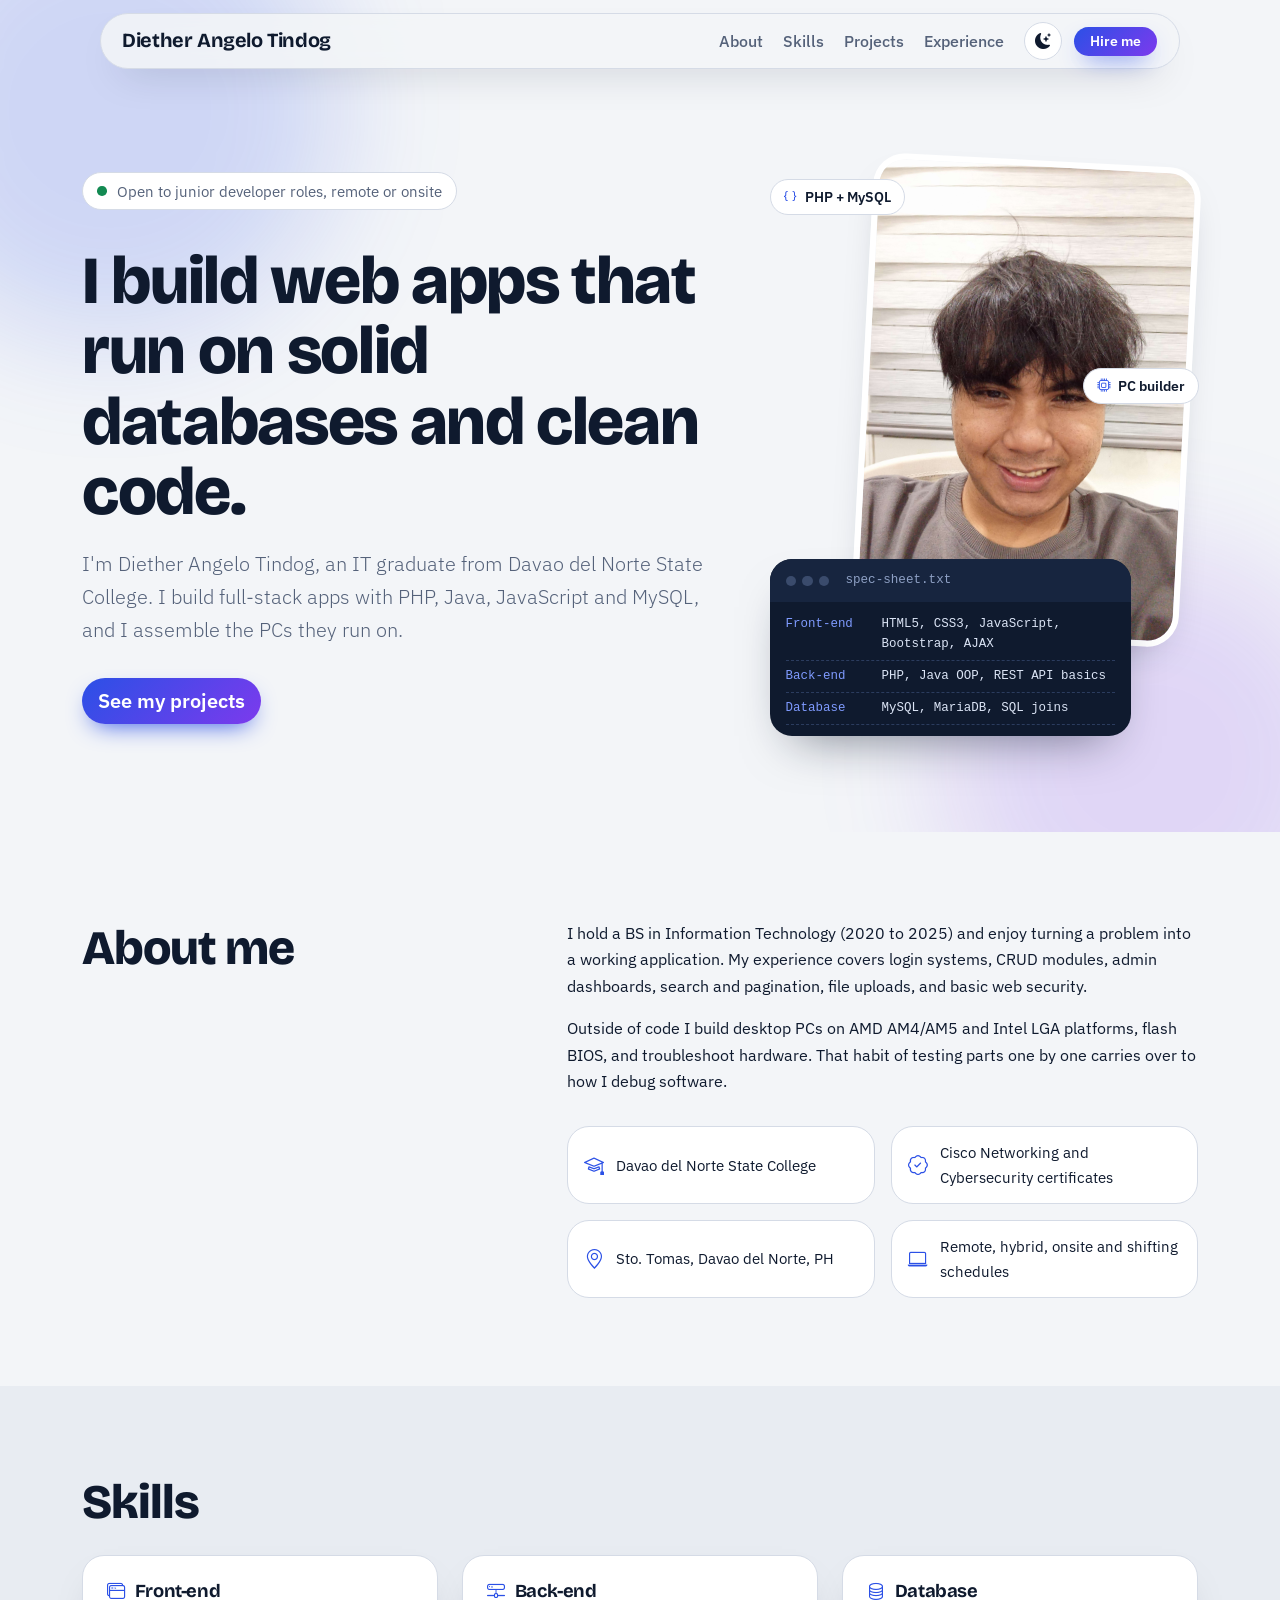
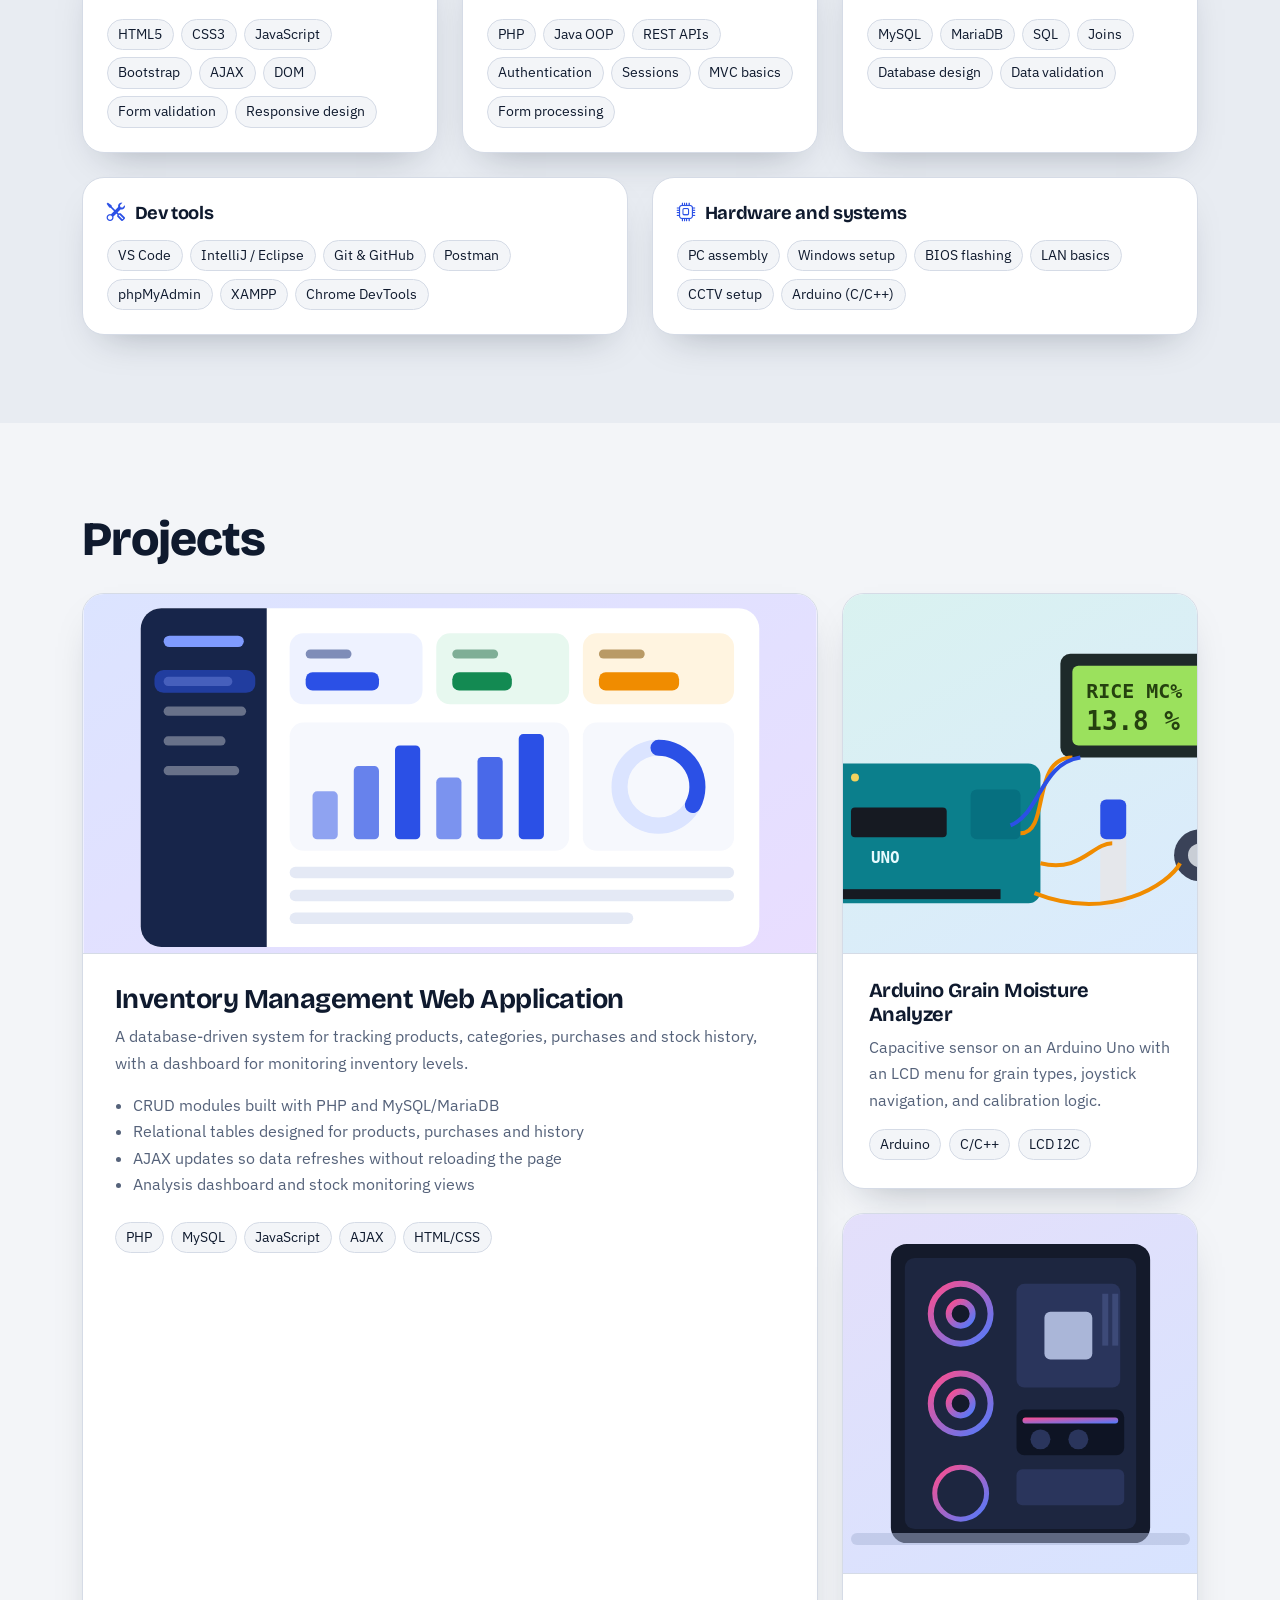
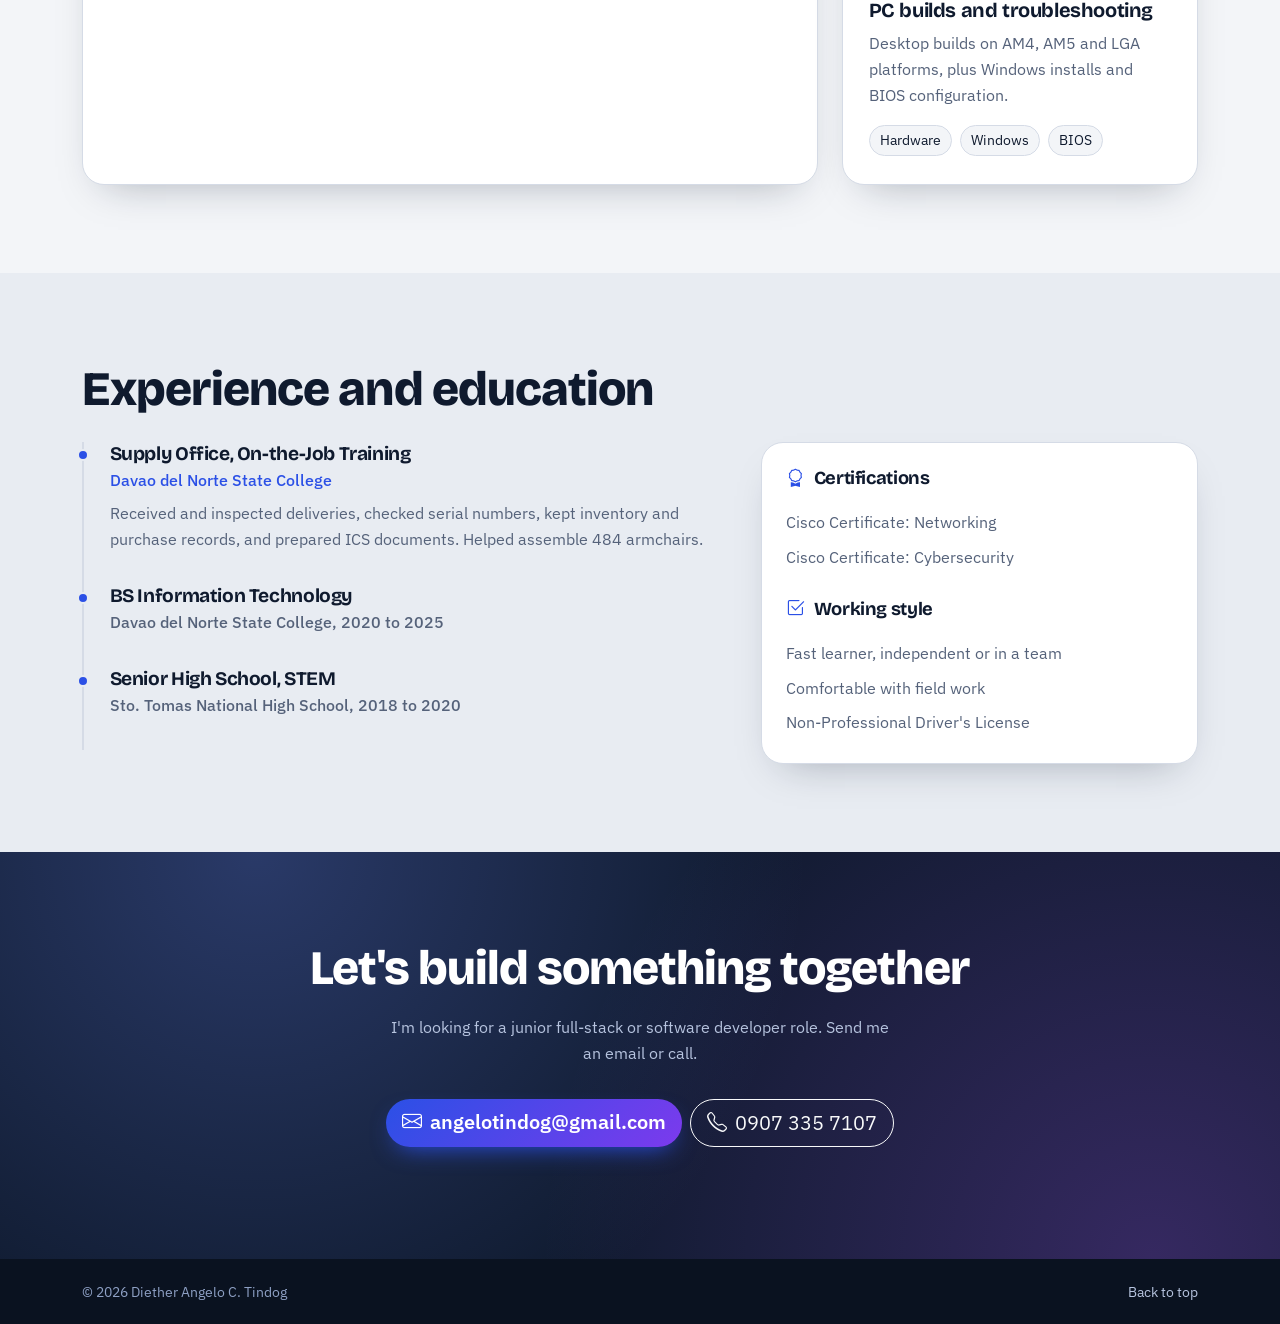
==== commit ae38e3e6: "Update index.html" ====
--- a/index.html
+++ b/index.html
@@ -24,7 +24,7 @@
 
 <nav id="mainNav" class="navbar navbar-expand-lg fixed-top site-nav">
   <div class="container">
-    <a class="navbar-brand fw-bold" href="#home">Angelo Tindog</a>
+    <a class="navbar-brand fw-bold" href="#home">Diether Angelo Tindog</a>
     <button class="navbar-toggler" type="button" data-bs-toggle="collapse" data-bs-target="#navLinks" aria-label="Toggle navigation">
       <span class="navbar-toggler-icon"></span>
     </button>
@@ -58,7 +58,7 @@
       </div>
       <div class="col-lg-5">
         <div class="hero-visual">
-          <img class="hero-photo" src="assets/img/profile.svg" alt="Portrait of Diether Angelo Tindog" width="480" height="480">
+          <img class="hero-photo" src="assets/img/profile.png" alt="Portrait of Diether Angelo Tindog" width="480" height="480">
           <span class="float-tag tag-1"><i class="bi bi-braces"></i> PHP + MySQL</span>
           <span class="float-tag tag-2"><i class="bi bi-cpu"></i> PC builder</span>
         <div class="spec-card" aria-label="Developer spec sheet">
